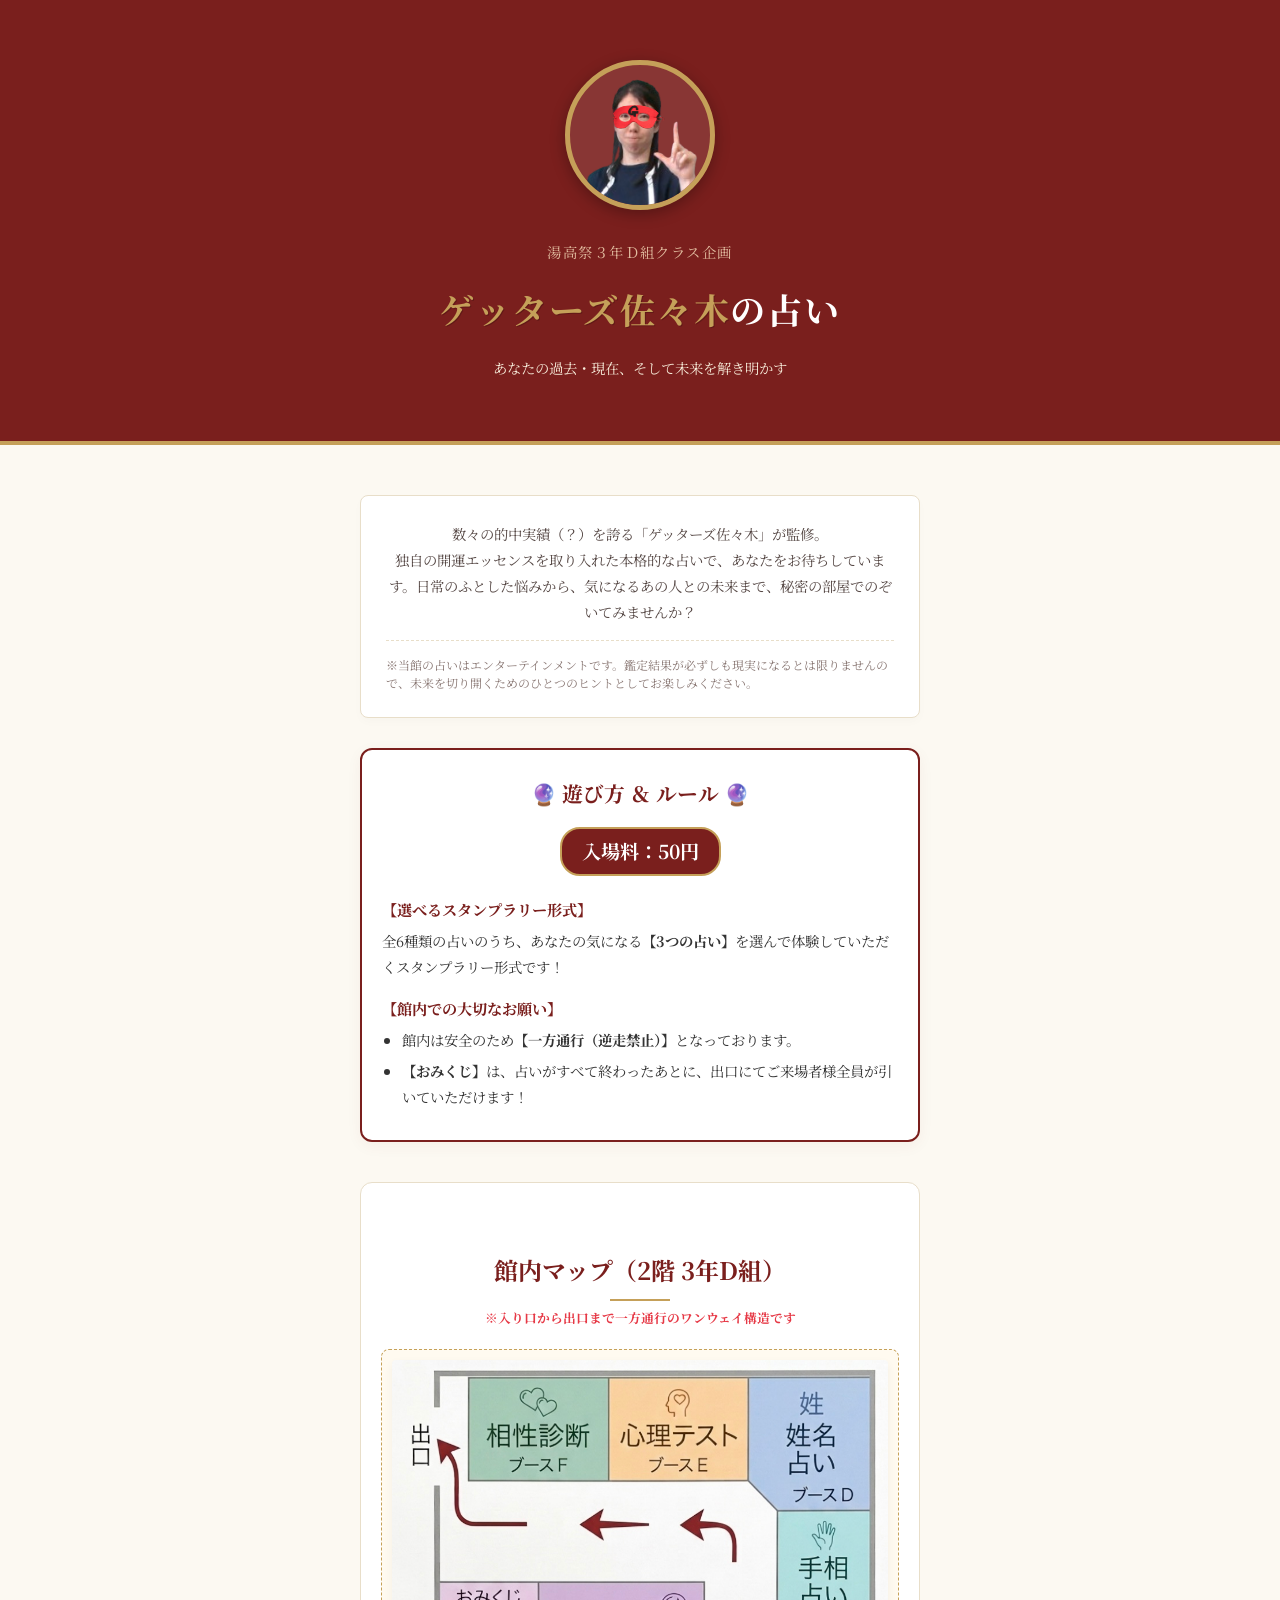
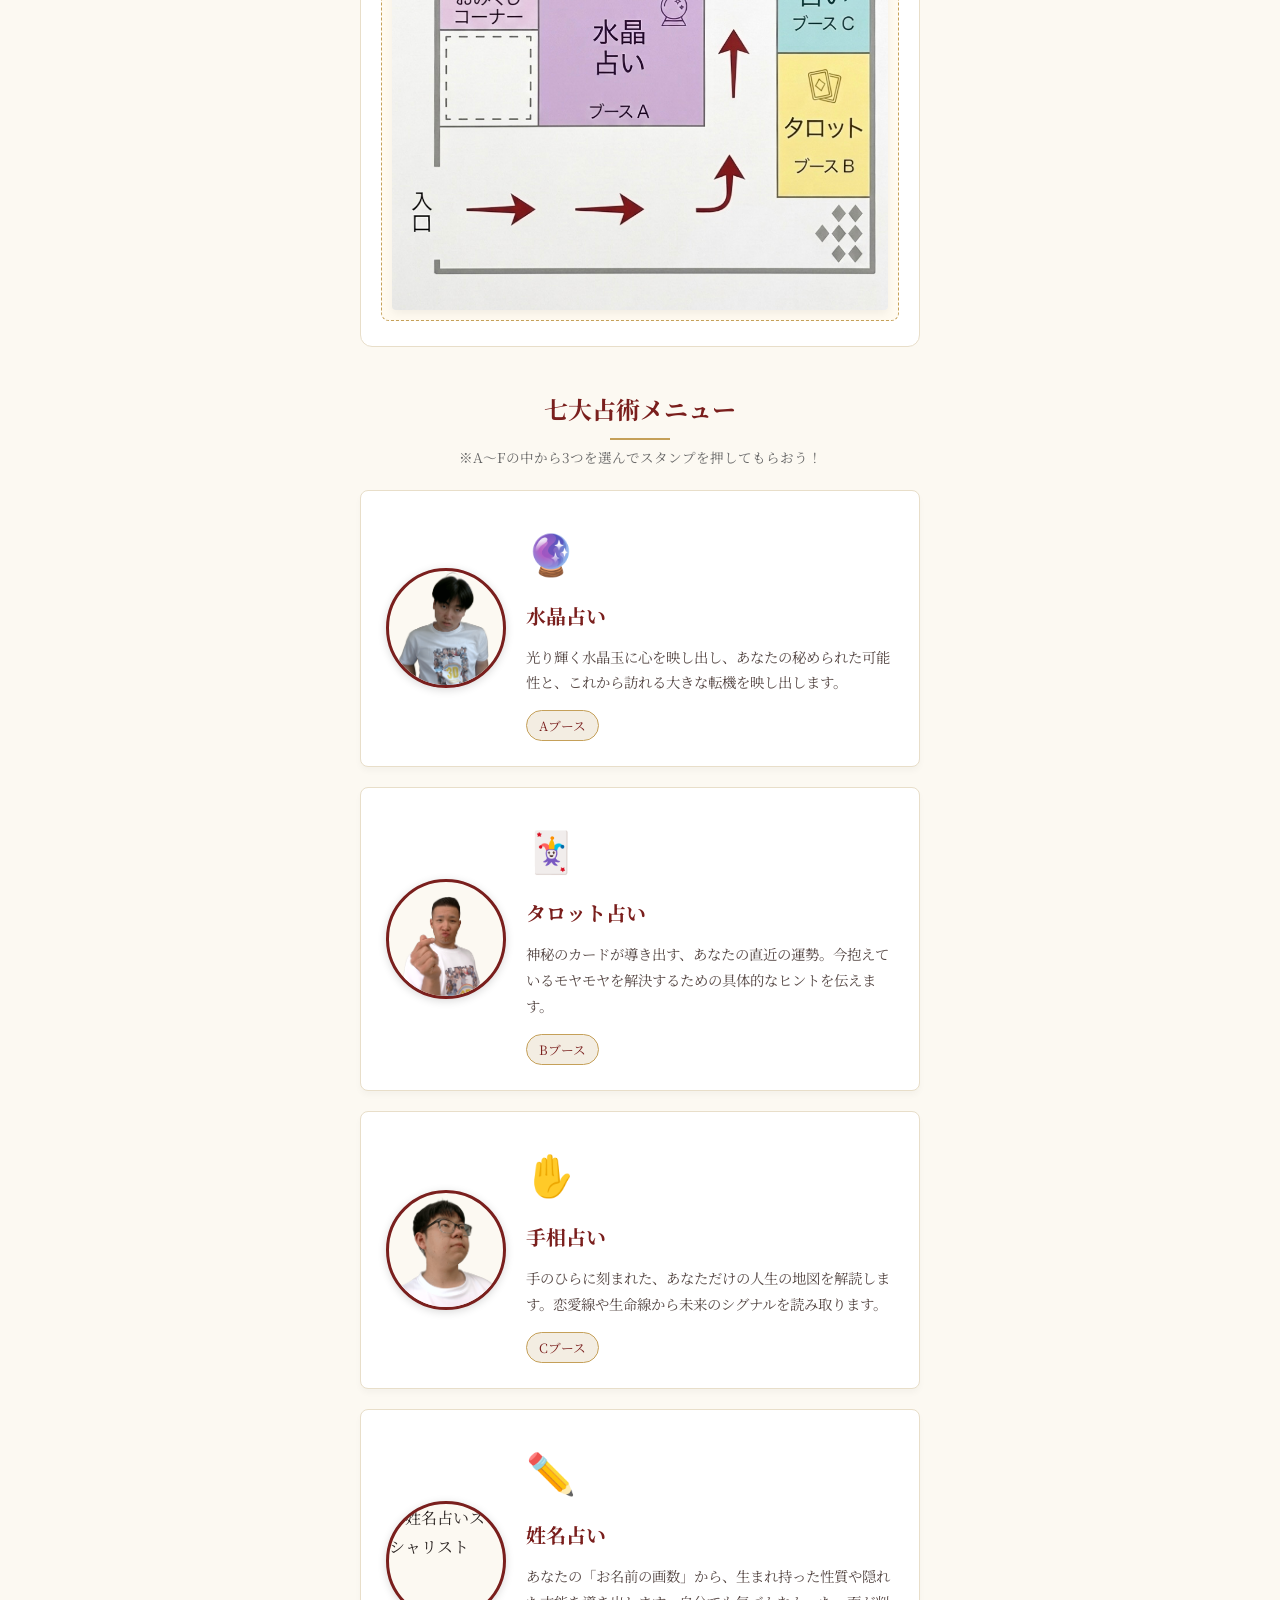
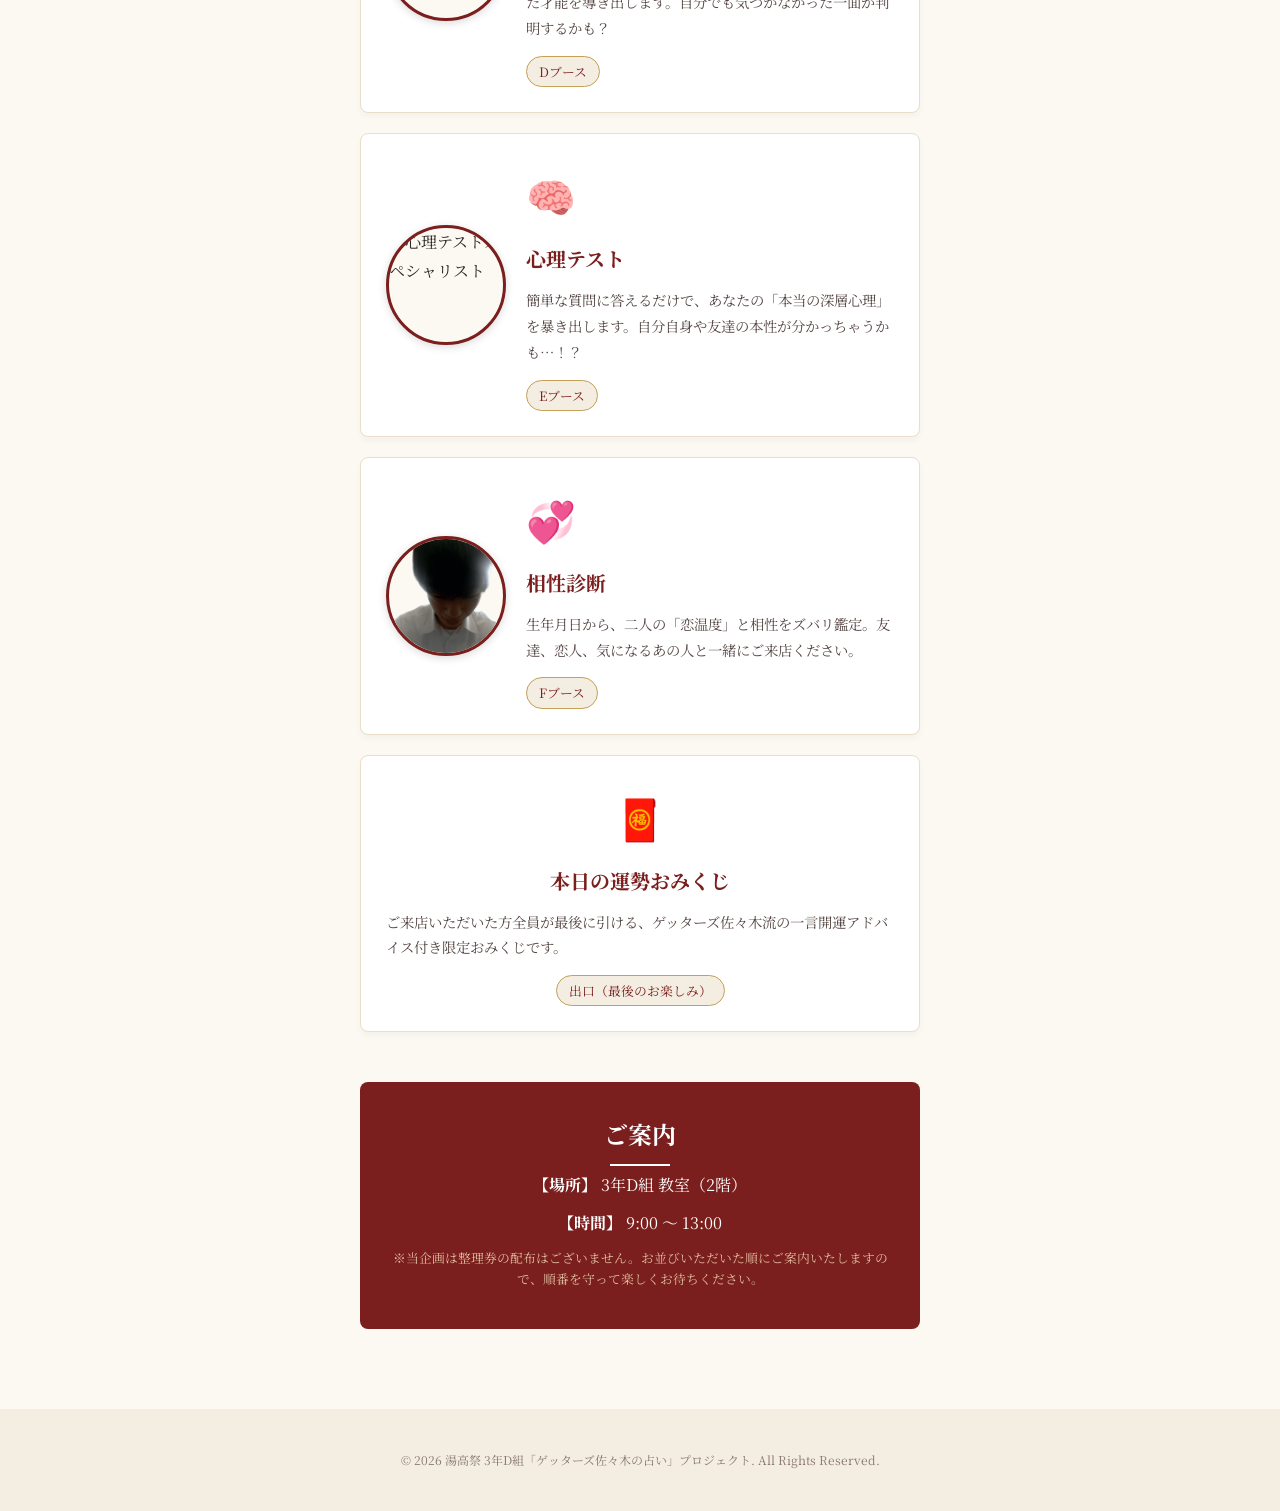
==== index.html @ 94e3a2d9 "Add files via upload" ====
<!DOCTYPE html>
<html lang="ja">
<head>
    <meta charset="UTF-8">
    <meta name="viewport" content="width=device-width, initial-scale=1.0">
    <title>ゲッターズ佐々木の占い 〜運命の部屋〜</title>
    <link rel="stylesheet" href="style.css">
    <link href="https://fonts.googleapis.com/css2?family=Noto+Serif+JP:wght@400;700&display=swap" rel="stylesheet">
</head>
<body>

    <header class="main-header">
        <div class="header-overlay">
            <img src="top-face.png" alt="ゲッターズ佐々木" class="top-face-img">
            <p class="subtitle">湯高祭３年Ｄ組クラス企画</p>
            <h1 class="main-title"><span class="gold-text">ゲッターズ佐々木</span>の占い</h1>
            <p class="lead-text">あなたの過去・現在、そして未来を解き明かす</p>
        </div>
    </header>

    <main class="container">

        <section class="concept-box">
            <p>
                数々の的中実績（？）を誇る「ゲッターズ佐々木」が監修。<br>
                独自の開運エッセンスを取り入れた本格的な占いで、あなたをお待ちしています。日常のふとした悩みから、気になるあの人との未来まで、秘密の部屋でのぞいてみませんか？
            </p>
            <p class="disclaimer">※当館の占いはエンターテインメントです。鑑定結果が必ずしも現実になるとは限りませんので、未来を切り開くためのひとつのヒントとしてお楽しみください。</p>
        </section>

        <section class="rule-box">
            <h2 class="box-title">🔮 遊び方 ＆ ルール 🔮</h2>
            <div class="price-tag">入場料：50円</div>
            
            <div class="rule-list">
                <h3>【選べるスタンプラリー形式】</h3>
                <p>全6種類の占いのうち、あなたの気になる<strong>【3つの占い】</strong>を選んで体験していただくスタンプラリー形式です！</p>
                
                <h3>【館内での大切なお願い】</h3>
                <ul>
                    <li>館内は安全のため<strong>【一方通行（逆走禁止）】</strong>となっております。</li>
                    <li><strong>【おみくじ】</strong>は、占いがすべて終わったあとに、出口にてご来場者様全員が引いていただけます！</li>
                </ul>
            </div>
        </section>

        <section class="map-section">
            <h2 class="section-title">館内マップ（2階 3年D組）</h2>
            <p class="map-desc">※入り口から出口まで一方通行のワンウェイ構造です</p>
            
            <div class="map-container">
                <img src="map.png" alt="館内マップ（3年D組）" class="custom-map-img">
            </div>
        </section>

        <section class="menu-section">
            <h2 class="section-title">七大占術メニュー</h2>
            <p class="menu-subtitle">※A〜Fの中から3つを選んでスタンプを押してもらおう！</p>
            
            <div class="menu-grid">
                
                <div class="menu-card">
                    <img src="face-crystal.png" alt="水晶スペシャリスト" class="specialist-face">
                    <div class="card-content">
                        <div class="card-icon">🔮</div>
                        <h3>水晶占い</h3>
                        <p>光り輝く水晶玉に心を映し出し、あなたの秘められた可能性と、これから訪れる大きな転機を映し出します。</p>
                        <span class="location-badge">Aブース</span>
                    </div>
                </div>

                <div class="menu-card">
                    <img src="face-tarot.png" alt="タロットスペシャリスト" class="specialist-face">
                    <div class="card-content">
                        <div class="card-icon">🃏</div>
                        <h3>タロット占い</h3>
                        <p>神秘のカードが導き出す、あなたの直近の運勢。今抱えているモヤモヤを解決するための具体的なヒントを伝えます。</p>
                        <span class="location-badge">Bブース</span>
                    </div>
                </div>

                <div class="menu-card">
                    <img src="face-teso.png" alt="手相スペシャリスト" class="specialist-face">
                    <div class="card-content">
                        <div class="card-icon">✋</div>
                        <h3>手相占い</h3>
                        <p>手のひらに刻まれた、あなただけの人生の地図を解読します。恋愛線や生命線から未来のシグナルを読み取ります。</p>
                        <span class="location-badge">Cブース</span>
                    </div>
                </div>

                <div class="menu-card">
                    <img src="face-seimei.png" alt="姓名占いスペシャリスト" class="specialist-face">
                    <div class="card-content">
                        <div class="card-icon">✏️</div>
                        <h3>姓名占い</h3>
                        <p>あなたの「お名前の画数」から、生まれ持った性質や隠れた才能を導き出します。自分でも気づかなかった一面が判明するかも？</p>
                        <span class="location-badge">Dブース</span>
                    </div>
                </div>

                <div class="menu-card">
                    <img src="face-shinri.png" alt="心理テストスペシャリスト" class="specialist-face">
                    <div class="card-content">
                        <div class="card-icon">🧠</div>
                        <h3>心理テスト</h3>
                        <p>簡単な質問に答えるだけで、あなたの「本当の深層心理」を暴き出します。自分自身や友達の本性が分かっちゃうかも…！？</p>
                        <span class="location-badge">Eブース</span>
                    </div>
                </div>

                <div class="menu-card">
                    <img src="face-compatibility.png" alt="相性診断スペシャリスト" class="specialist-face">
                    <div class="card-content">
                        <div class="card-icon">💞</div>
                        <h3>相性診断</h3>
                        <p>生年月日から、二人の「恋温度」と相性をズバリ鑑定。友達、恋人、気になるあの人と一緒にご来店ください。</p>
                        <span class="location-badge">Fブース</span>
                    </div>
                </div>

                <div class="menu-card full-card">
                    <div class="card-icon">🧧</div>
                    <h3>本日の運勢おみくじ</h3>
                    <p>ご来店いただいた方全員が最後に引ける、ゲッターズ佐々木流の一言開運アドバイス付き限定おみくじです。</p>
                    <span class="location-badge">出口（最後のお楽しみ）</span>
                </div>

            </div>
        </section>

        <section class="info-section">
            <h2 class="section-title">ご案内</h2>
            <div class="info-details">
                <p><strong>【場所】</strong> 3年D組 教室（2階）</p>
                <p><strong>【時間】</strong> 9:00 〜 13:00</p>
                <p class="notes">※当企画は整理券の配布はございません。お並びいただいた順にご案内いたしますので、順番を守って楽しくお待ちください。</p>
            </div>
        </section>

    </main>

    <footer class="main-footer">
        <p>&copy; 2026 湯高祭 3年D組「ゲッターズ佐々木の占い」プロジェクト. All Rights Reserved.</p>
    </footer>

</body>
</html>
---- style.css ----
/* 全体のリセットと共通設定 */
* {
    margin: 0;
    padding: 0;
    box-sizing: border-box;
}

body {
    font-family: 'Noto Serif JP', 'Georgia', serif;
    background-color: #fcf9f2; /* 高級感のある薄ベージュ */
    color: #2c2523; /* 柔らかい漆黒 */
    line-height: 1.8;
}

.container {
    max-width: 600px; /* スマホで見やすい横幅 */
    margin: 0 auto;
    padding: 20px;
}

/* 金色のテキスト装飾 */
.gold-text {
    color: #c5a059;
    text-shadow: 1px 1px 0px rgba(0,0,0,0.2);
}

/* ヘッダーデザイン */
.main-header {
    background-color: #7a1f1d; /* 深いワインレッド */
    color: #ffffff;
    text-align: center;
    padding: 60px 20px;
    position: relative;
    border-bottom: 4px solid #c5a059;
}

.top-face-img {
    width: 150px;
    height: 150px;
    border-radius: 50%;
    border: 5px solid #c5a059;
    object-fit: cover;
    margin-bottom: 20px;
    box-shadow: 0 4px 15px rgba(0,0,0,0.3);
    background-color: rgba(255, 255, 255, 0.1);
}

.subtitle {
    font-size: 0.9rem;
    letter-spacing: 0.1em;
    color: #e2bda0;
    margin-bottom: 12px;
}

/* タイトルの文字サイズ調整（スマホでの「占、い」の改行を防止） */
.main-title {
    font-size: 1.75rem; 
    margin-bottom: 15px;
    font-weight: 700;
    letter-spacing: 0.05em;
    white-space: nowrap; 
}

.lead-text {
    font-size: 0.9rem;
    color: #f7ebd9;
}

/* コンセプト文章の枠 */
.concept-box {
    background-color: #ffffff;
    border: 1px solid #e8dec9;
    border-radius: 8px;
    padding: 25px;
    margin-top: 30px;
    margin-bottom: 30px;
    text-align: center;
    font-size: 0.9rem;
    color: #554744;
    box-shadow: 0 4px 10px rgba(0,0,0,0.02);
}

/* 注釈・免責事項のスタイル */
.disclaimer {
    margin-top: 15px;
    padding-top: 15px;
    border-top: 1px dashed #e8dec9;
    font-size: 0.75rem;
    color: #887672;
    text-align: left;
    line-height: 1.5;
}

/* ルール説明ボックス */
.rule-box {
    background-color: #ffffff;
    border: 2px solid #7a1f1d;
    border-radius: 12px;
    padding: 25px 20px;
    margin-bottom: 40px;
    box-shadow: 0 4px 15px rgba(122, 31, 29, 0.05);
}

.box-title {
    color: #7a1f1d;
    text-align: center;
    font-size: 1.3rem;
    margin-bottom: 15px;
}

.price-tag {
    background-color: #7a1f1d;
    color: #fff;
    font-weight: bold;
    font-size: 1.2rem;
    padding: 5px 20px;
    border-radius: 20px;
    width: fit-content;
    margin: 0 auto 20px;
    border: 2px solid #c5a059;
}

.rule-list h3 {
    font-size: 0.95rem;
    color: #7a1f1d;
    margin-top: 15px;
    margin-bottom: 5px;
}

.rule-list p {
    font-size: 0.9rem;
    color: #333;
}

.rule-list ul {
    padding-left: 20px;
    font-size: 0.9rem;
    color: #333;
}

.rule-list li {
    margin-bottom: 5px;
}

/* 自作マップセクション */
.map-section {
    background-color: #fff;
    border: 1px solid #e8dec9;
    border-radius: 12px;
    padding: 25px 20px;
    margin-bottom: 40px;
    text-align: center;
}

.map-desc {
    font-size: 0.8rem;
    color: #e63946;
    font-weight: bold;
    margin-bottom: 20px;
}

.map-container {
    width: 100%;
    background-color: #fffaf0;
    padding: 10px;
    border-radius: 8px;
    border: 1px dashed #c5a059;
    overflow: hidden;
    display: flex;
    justify-content: center;
}

.custom-map-img {
    width: 100%;       
    max-width: 100%;   
    height: auto;      
    border-radius: 4px;
    box-shadow: 0 4px 10px rgba(0,0,0,0.05);
}

/* セクション共通 */
.section-title {
    text-align: center;
    font-size: 1.5rem;
    color: #7a1f1d;
    margin: 40px 0 5px;
    position: relative;
    padding-bottom: 10px;
}

.section-title::after {
    content: '';
    position: absolute;
    bottom: 0;
    left: 50%;
    transform: translateX(-50%);
    width: 60px;
    height: 2px;
    background-color: #c5a059;
}

.menu-subtitle {
    text-align: center;
    font-size: 0.85rem;
    color: #666;
    margin-bottom: 20px;
}

/* メニューカード型レイアウト */
.menu-grid {
    display: flex;
    flex-direction: column;
    gap: 20px;
}

.menu-card {
    background: #ffffff;
    border: 1px solid #e8dec9;
    border-radius: 8px;
    padding: 20px;
    box-shadow: 0 4px 6px rgba(0,0,0,0.03);
    display: flex; 
    align-items: center; 
    gap: 20px; 
}

.full-card {
    text-align: center;
    display: block;
}

.specialist-face {
    width: 90px;
    height: 90px;
    border-radius: 50%;
    border: 3px solid #7a1f1d;
    object-fit: cover;
    box-shadow: 0 2px 8px rgba(0,0,0,0.15);
    flex-shrink: 0; 
    background-color: #fcf9f2;
}

.card-content {
    flex-grow: 1; 
}

.card-icon {
    font-size: 2.5rem;
    margin-bottom: 10px;
    display: block;
}

.menu-card h3 {
    font-size: 1.25rem;
    color: #7a1f1d;
    margin-bottom: 10px;
}

.menu-card p {
    font-size: 0.9rem;
    color: #554744;
    text-align: left;
    margin-bottom: 15px;
}

.location-badge {
    display: inline-block;
    background-color: #f3ede2;
    color: #7a1f1d;
    padding: 3px 12px;
    font-size: 0.8rem;
    border-radius: 20px;
    border: 1px solid #c5a059;
}

/* インフォメーション */
.info-section {
    background-color: #7a1f1d;
    color: #fff;
    padding: 30px 20px;
    border-radius: 8px;
    text-align: center;
    margin-top: 50px;
}

.info-section .section-title {
    color: #fff;
    margin-top: 0;
}

.info-section .section-title::after {
    background-color: #fff;
}

.info-details p {
    margin-bottom: 10px;
}

.notes {
    font-size: 0.8rem;
    color: #e2bda0;
    line-height: 1.6;
}

/* フッター */
.main-footer {
    text-align: center;
    padding: 40px 20px;
    font-size: 0.75rem;
    color: #887672;
    background-color: #f3ede2;
    margin-top: 60px;
}

/* パソコンなどの大きな画面での表示調整 */
@media (min-width: 768px) {
    .main-title {
        font-size: 2.2rem;
    }
    .menu-card {
        padding: 25px;
    }
    .specialist-face {
        width: 120px;
        height: 120px;
    }
}
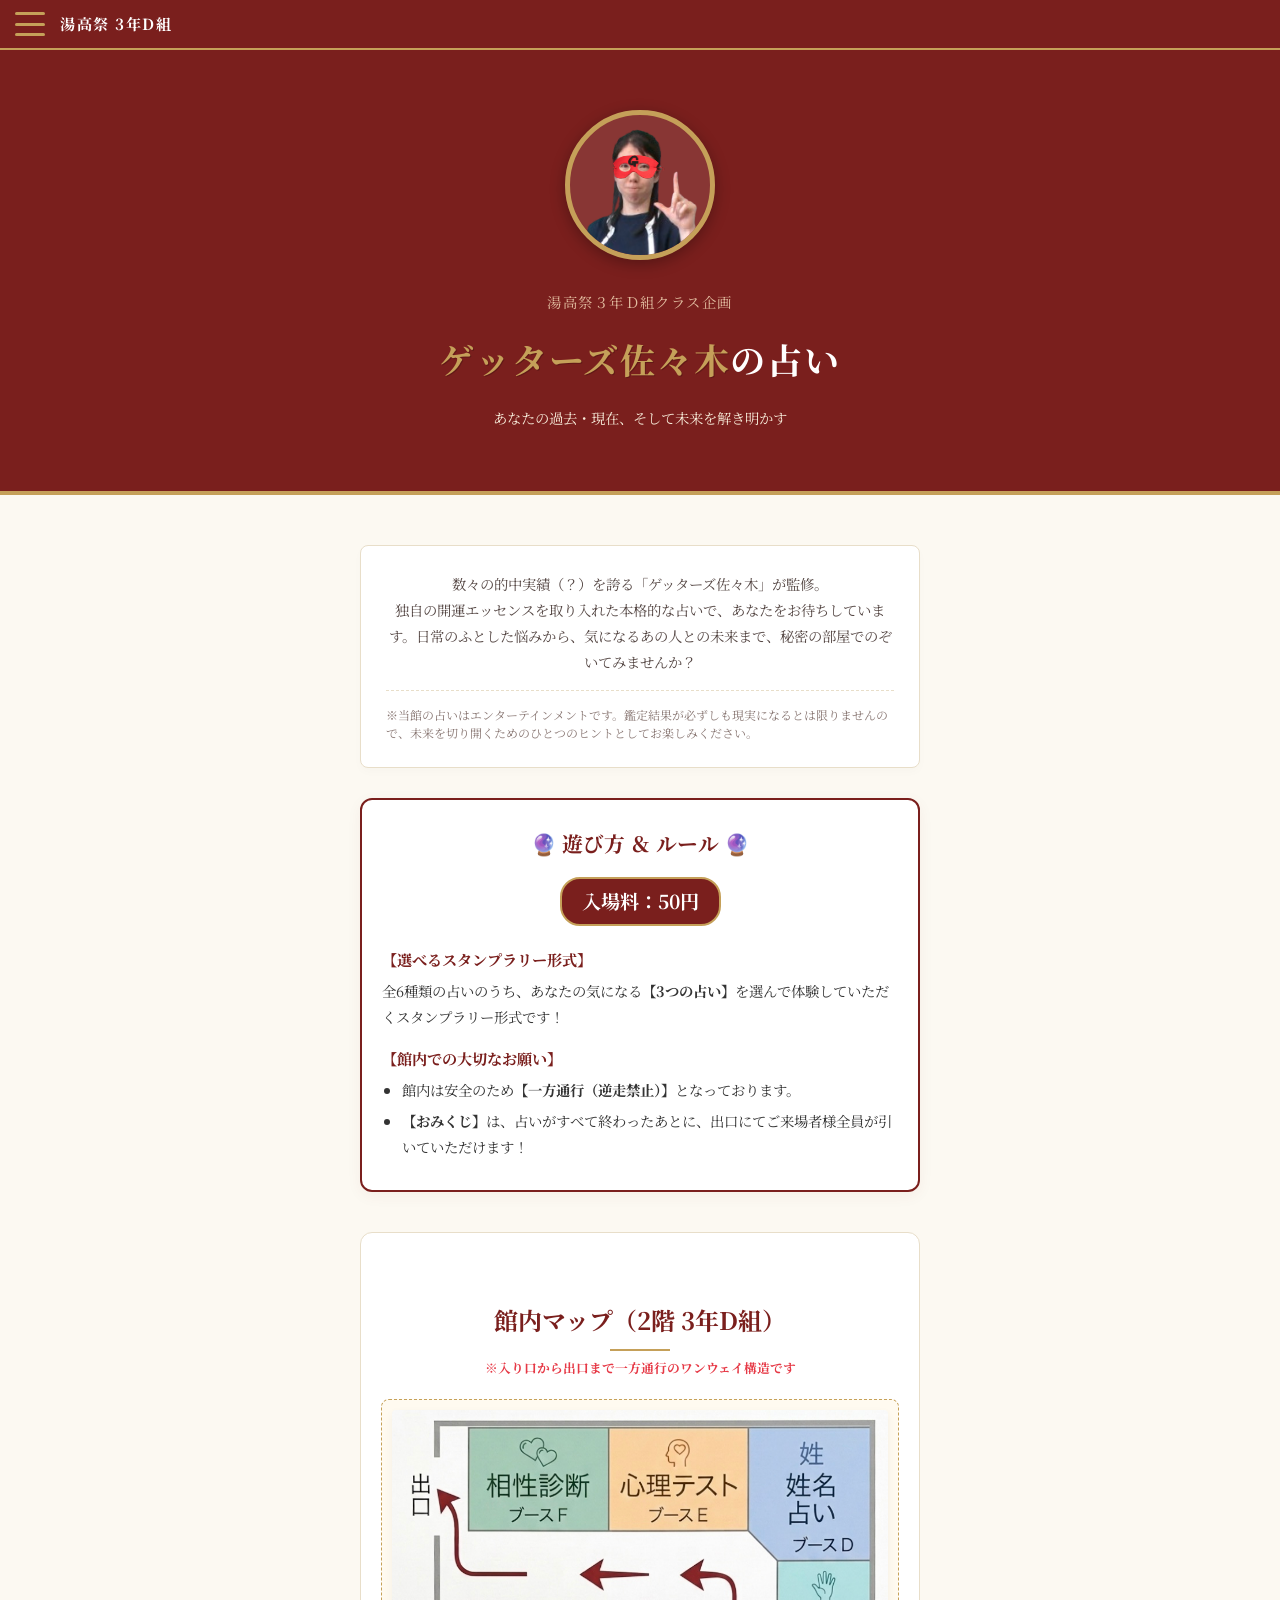
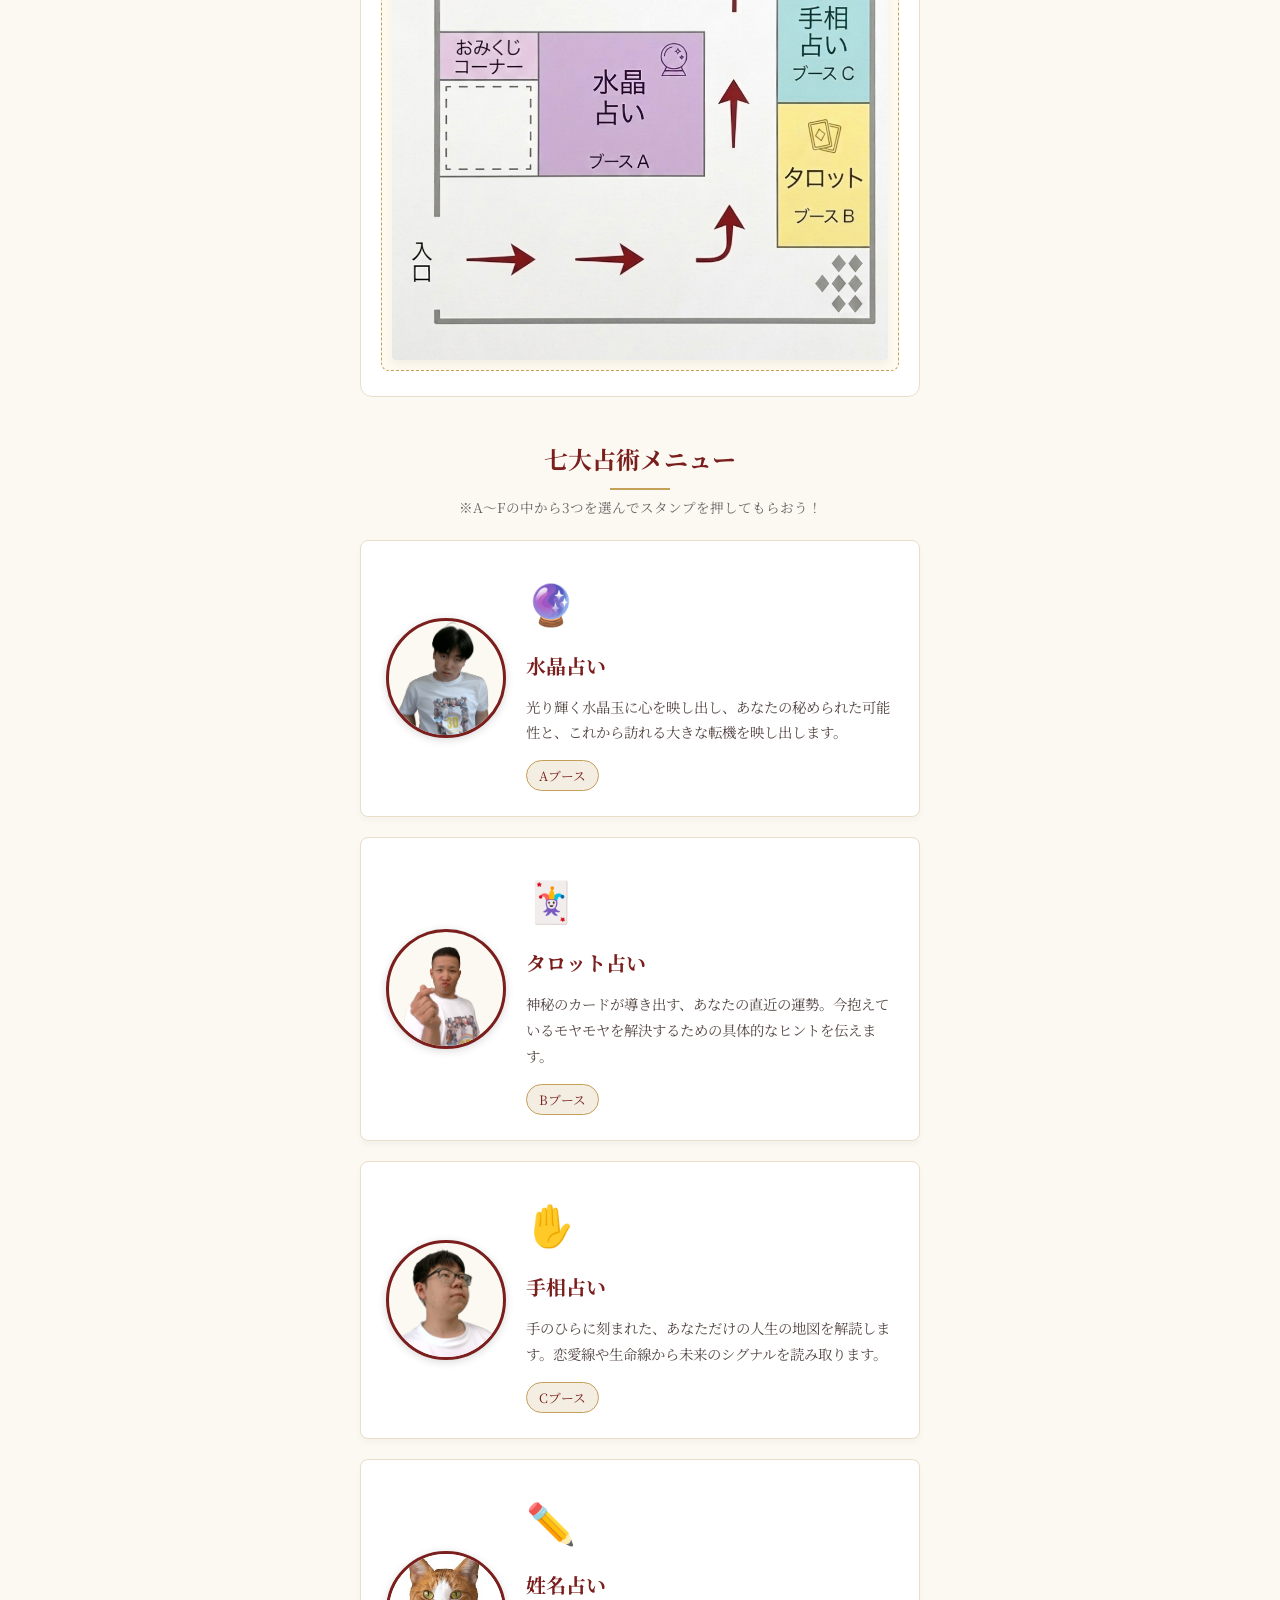
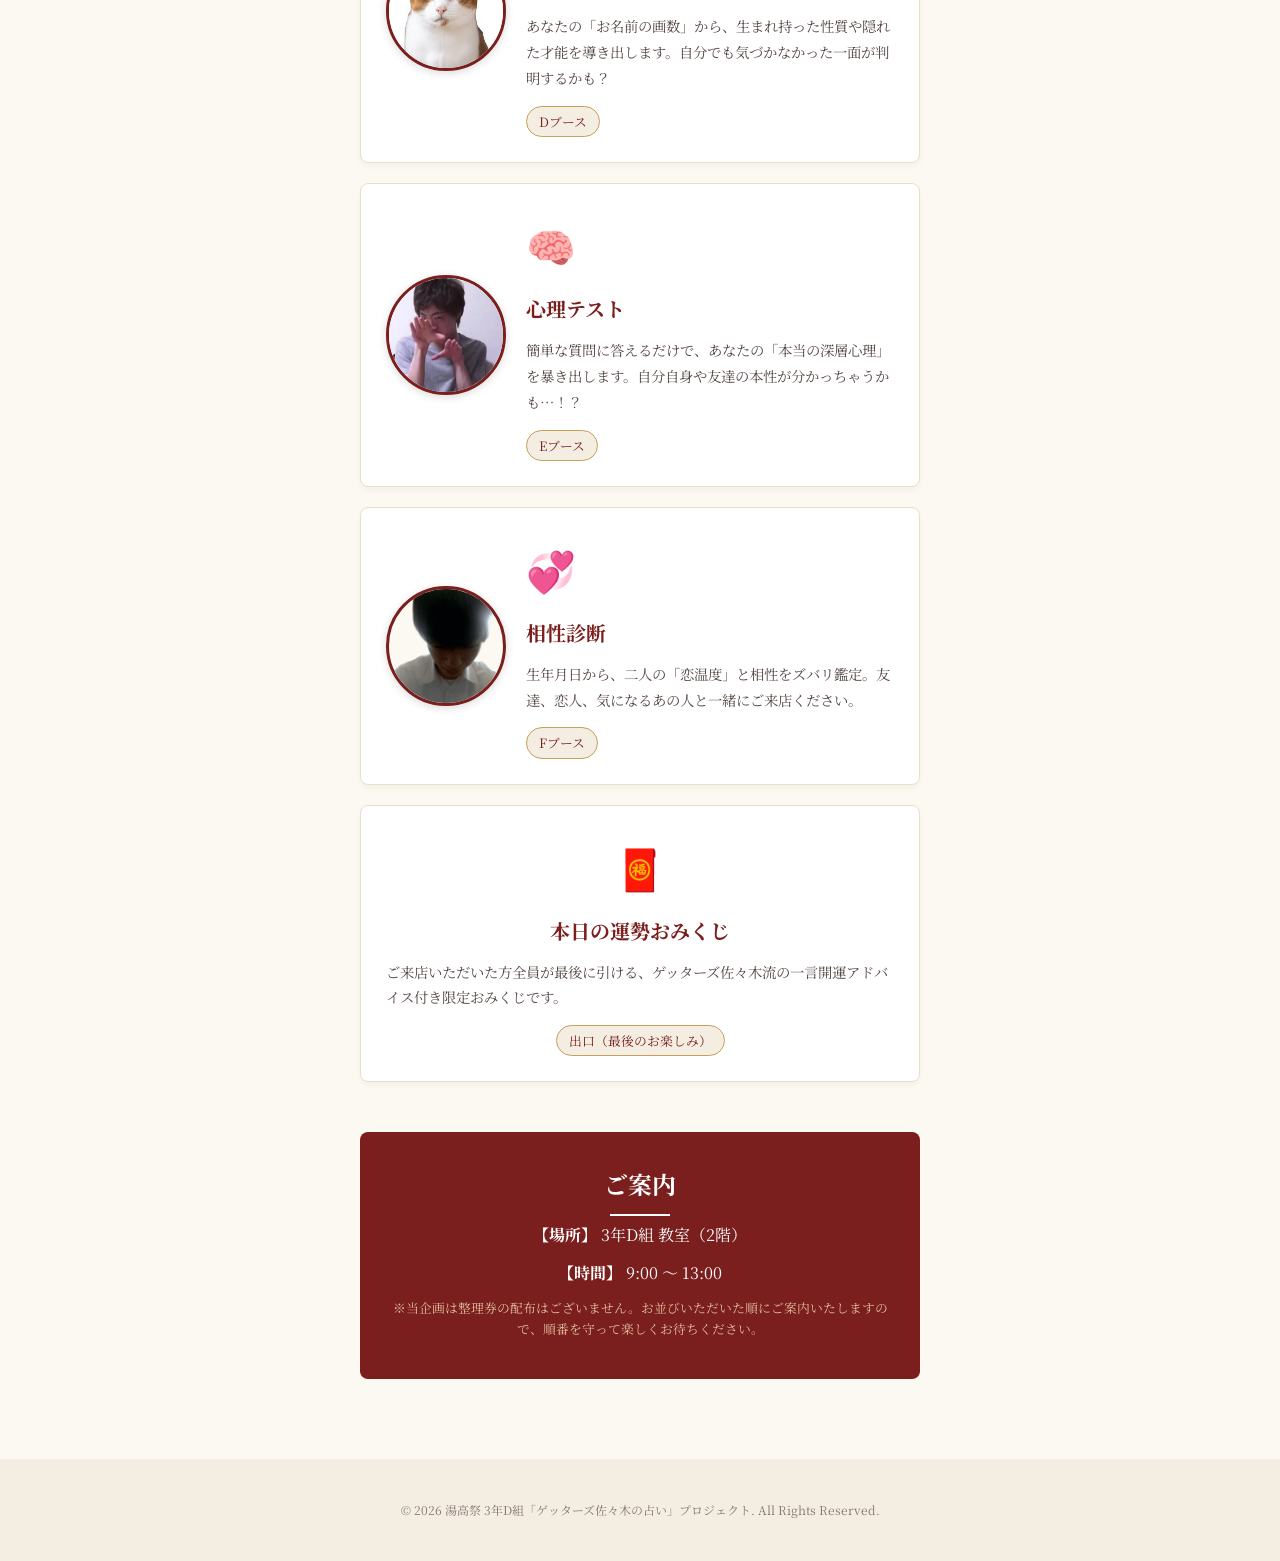
==== commit cb7e9835: "Add files via upload" ====
--- a/index.html
+++ b/index.html
@@ -9,7 +9,26 @@
 </head>
 <body>
 
-    <header class="main-header">
+    <div class="top-nav-bar">
+        <button class="menu-trigger" id="menuTrigger">
+            <span></span>
+            <span></span>
+            <span></span>
+        </button>
+        <div class="bar-title">湯高祭 3年D組</div>
+    </div>
+
+    <nav class="pulldown-menu" id="pulldownMenu">
+        <ul>
+            <li><a href="#" id="menuCloseBtn">❌ メニューを閉じる</a></li>
+            <li><a href="omikuji.html" class="menu-item highlight-item">🧧 おみくじについて</a></li>
+        </ul>
+    </nav>
+
+    <div class="overlay-mask" id="overlayMask"></div>
+
+
+    <header class="main-header" style="margin-top: 50px;">
         <div class="header-overlay">
             <img src="top-face.png" alt="ゲッターズ佐々木" class="top-face-img">
             <p class="subtitle">湯高祭３年Ｄ組クラス企画</p>
@@ -144,5 +163,26 @@
         <p>&copy; 2026 湯高祭 3年D組「ゲッターズ佐々木の占い」プロジェクト. All Rights Reserved.</p>
     </footer>
 
+    <script>
+        const trigger = document.getElementById('menuTrigger');
+        const menu = document.getElementById('pulldownMenu');
+        const mask = document.getElementById('overlayMask');
+        const closeBtn = document.getElementById('menuCloseBtn');
+
+        function toggleMenu() {
+            menu.classList.toggle('active');
+            mask.classList.toggle('active');
+        }
+
+        function closeMenu() {
+            menu.classList.remove('active');
+            mask.classList.remove('active');
+        }
+
+        trigger.addEventListener('click', toggleMenu);
+        mask.addEventListener('click', closeMenu);
+        closeBtn.addEventListener('click', (e) => { e.preventDefault(); closeMenu(); });
+    </script>
+
 </body>
 </html>
--- a/style.css
+++ b/style.css
@@ -12,21 +12,142 @@
     line-height: 1.8;
 }
 
+/* 画面最上部の固定バー */
+.top-nav-bar {
+    position: fixed;
+    top: 0;
+    left: 0;
+    width: 100%;
+    height: 50px;
+    background-color: #7a1f1d;
+    border-bottom: 2px solid #c5a059;
+    display: flex;
+    align-items: center;
+    padding: 0 15px;
+    z-index: 1000;
+}
+
+.bar-title {
+    color: #fff;
+    font-size: 0.95rem;
+    font-weight: bold;
+    margin-left: 15px;
+    letter-spacing: 0.1em;
+}
+
+/* 三本線ボタン */
+.menu-trigger {
+    background: none;
+    border: none;
+    width: 30px;
+    height: 24px;
+    position: relative;
+    cursor: pointer;
+    display: flex;
+    flex-direction: column;
+    justify-content: space-between;
+}
+
+.menu-trigger span {
+    display: block;
+    width: 100%;
+    height: 3px;
+    background-color: #c5a059;
+    border-radius: 2px;
+}
+
+/* プルダウンメニュー */
+.pulldown-menu {
+    position: fixed;
+    top: -350px; 
+    left: 0;
+    width: 100%;
+    background-color: #ffffff;
+    border-bottom: 4px solid #7a1f1d;
+    z-index: 999;
+    transition: top 0.4s ease;
+    box-shadow: 0 10px 25px rgba(0,0,0,0.15);
+}
+
+.pulldown-menu.active {
+    top: 50px; 
+}
+
+.pulldown-menu ul {
+    list-style: none;
+    padding: 10px 0;
+}
+
+.pulldown-menu li a {
+    display: block;
+    padding: 12px 20px;
+    color: #2c2523;
+    text-decoration: none;
+    font-size: 0.95rem;
+    font-weight: bold;
+    border-bottom: 1px solid #f3ede2;
+}
+
+.highlight-item {
+    background-color: #fff0f0;
+    color: #7a1f1d !important;
+}
+
+/* 暗転マスク */
+.overlay-mask {
+    position: fixed;
+    top: 0;
+    left: 0;
+    width: 100%;
+    height: 100%;
+    background-color: rgba(0, 0, 0, 0.5);
+    z-index: 998;
+    opacity: 0;
+    visibility: hidden;
+    transition: all 0.4s ease;
+}
+
+.overlay-mask.active {
+    opacity: 1;
+    visibility: visible;
+}
+
+/* おみくじ専用カード線 */
+.omikuji-card {
+    border-left: 5px solid #c5a059;
+    padding-left: 15px;
+}
+
+/* トップへ戻るリンク */
+.back-btn {
+    display: inline-block;
+    color: #7a1f1d;
+    text-decoration: none;
+    font-size: 0.9rem;
+    font-weight: bold;
+    border-bottom: 2px solid #7a1f1d;
+    padding-bottom: 3px;
+    transition: opacity 0.2s;
+}
+
+.back-btn:hover {
+    opacity: 0.7;
+}
+
+/* --- ベースデザイン --- */
 .container {
-    max-width: 600px; /* スマホで見やすい横幅 */
+    max-width: 600px; 
     margin: 0 auto;
     padding: 20px;
 }
 
-/* 金色のテキスト装飾 */
 .gold-text {
     color: #c5a059;
     text-shadow: 1px 1px 0px rgba(0,0,0,0.2);
 }
 
-/* ヘッダーデザイン */
 .main-header {
-    background-color: #7a1f1d; /* 深いワインレッド */
+    background-color: #7a1f1d; 
     color: #ffffff;
     text-align: center;
     padding: 60px 20px;
@@ -52,7 +173,6 @@
     margin-bottom: 12px;
 }
 
-/* タイトルの文字サイズ調整（スマホでの「占、い」の改行を防止） */
 .main-title {
     font-size: 1.75rem; 
     margin-bottom: 15px;
@@ -66,7 +186,6 @@
     color: #f7ebd9;
 }
 
-/* コンセプト文章の枠 */
 .concept-box {
     background-color: #ffffff;
     border: 1px solid #e8dec9;
@@ -80,7 +199,6 @@
     box-shadow: 0 4px 10px rgba(0,0,0,0.02);
 }
 
-/* 注釈・免責事項のスタイル */
 .disclaimer {
     margin-top: 15px;
     padding-top: 15px;
@@ -91,7 +209,6 @@
     line-height: 1.5;
 }
 
-/* ルール説明ボックス */
 .rule-box {
     background-color: #ffffff;
     border: 2px solid #7a1f1d;
@@ -142,7 +259,6 @@
     margin-bottom: 5px;
 }
 
-/* 自作マップセクション */
 .map-section {
     background-color: #fff;
     border: 1px solid #e8dec9;
@@ -178,7 +294,6 @@
     box-shadow: 0 4px 10px rgba(0,0,0,0.05);
 }
 
-/* セクション共通 */
 .section-title {
     text-align: center;
     font-size: 1.5rem;
@@ -206,7 +321,6 @@
     margin-bottom: 20px;
 }
 
-/* メニューカード型レイアウト */
 .menu-grid {
     display: flex;
     flex-direction: column;
@@ -273,7 +387,6 @@
     border: 1px solid #c5a059;
 }
 
-/* インフォメーション */
 .info-section {
     background-color: #7a1f1d;
     color: #fff;
@@ -302,7 +415,6 @@
     line-height: 1.6;
 }
 
-/* フッター */
 .main-footer {
     text-align: center;
     padding: 40px 20px;
@@ -312,7 +424,6 @@
     margin-top: 60px;
 }
 
-/* パソコンなどの大きな画面での表示調整 */
 @media (min-width: 768px) {
     .main-title {
         font-size: 2.2rem;
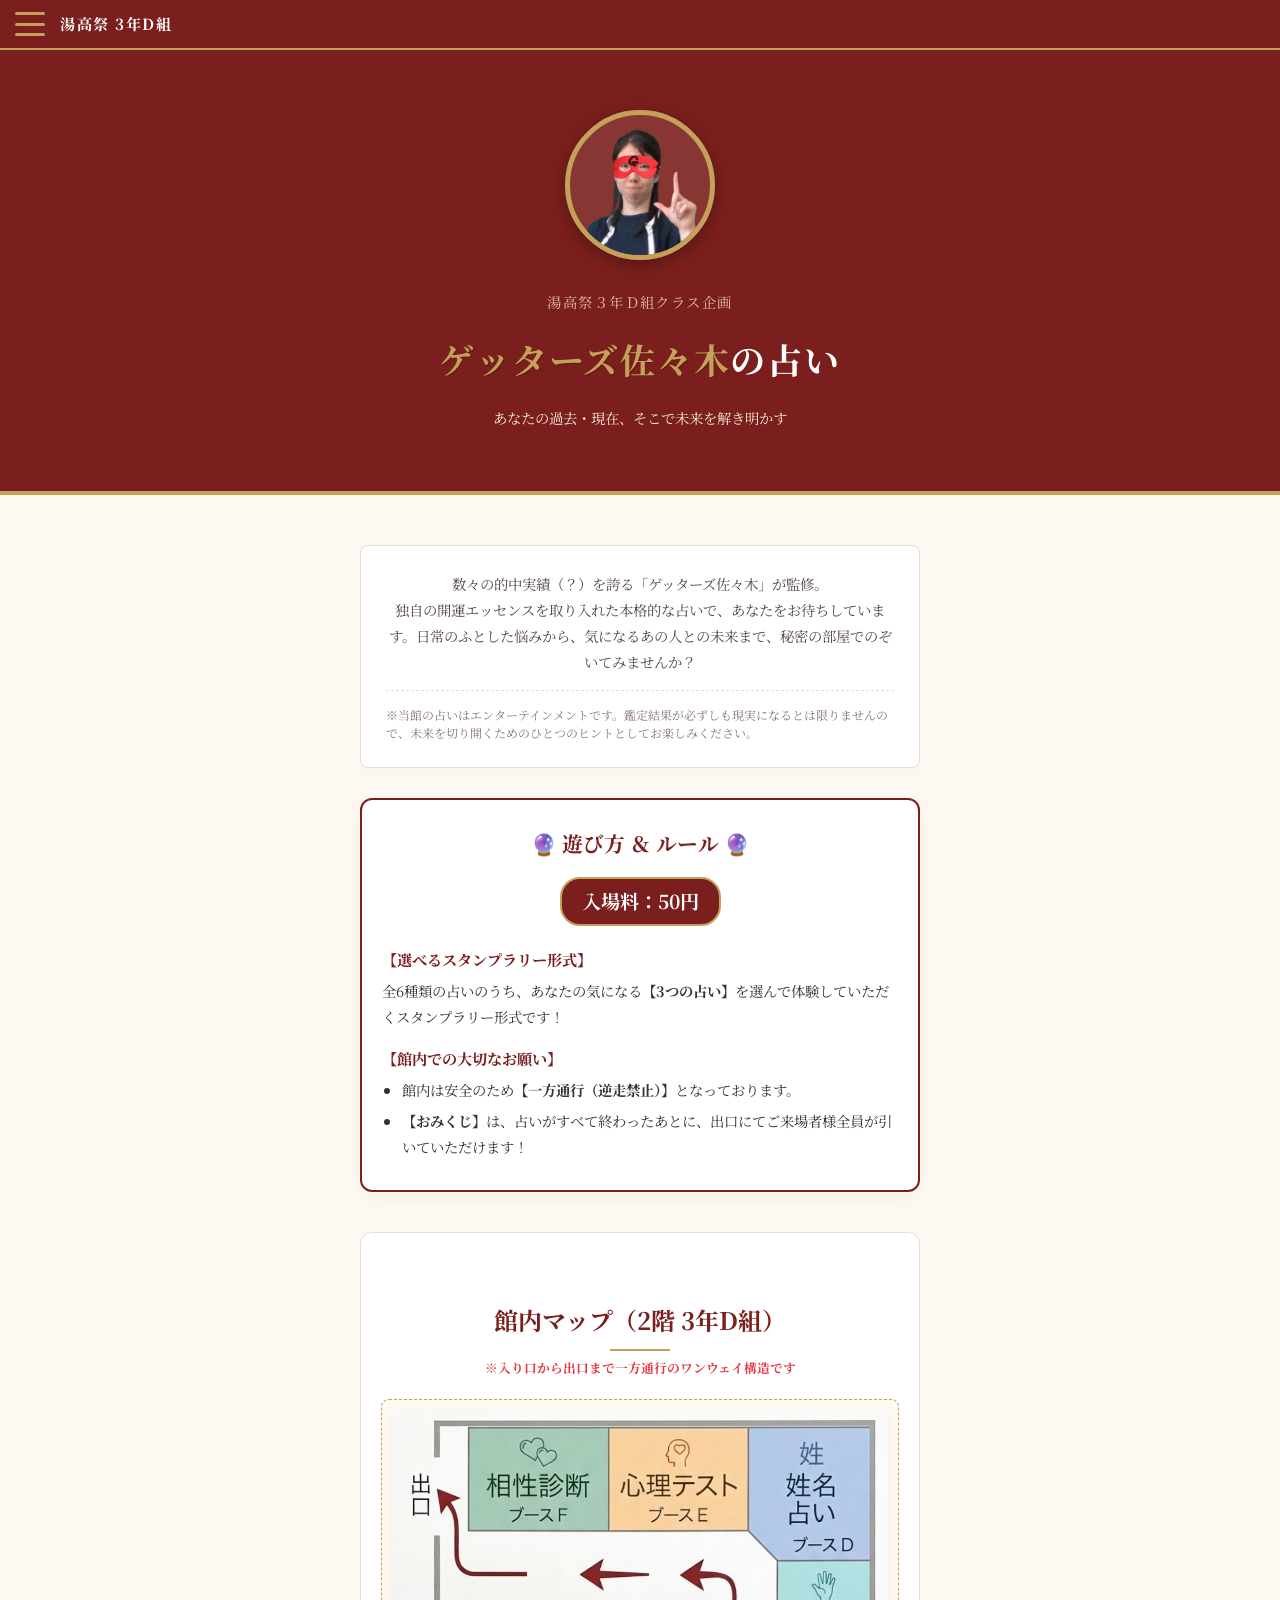
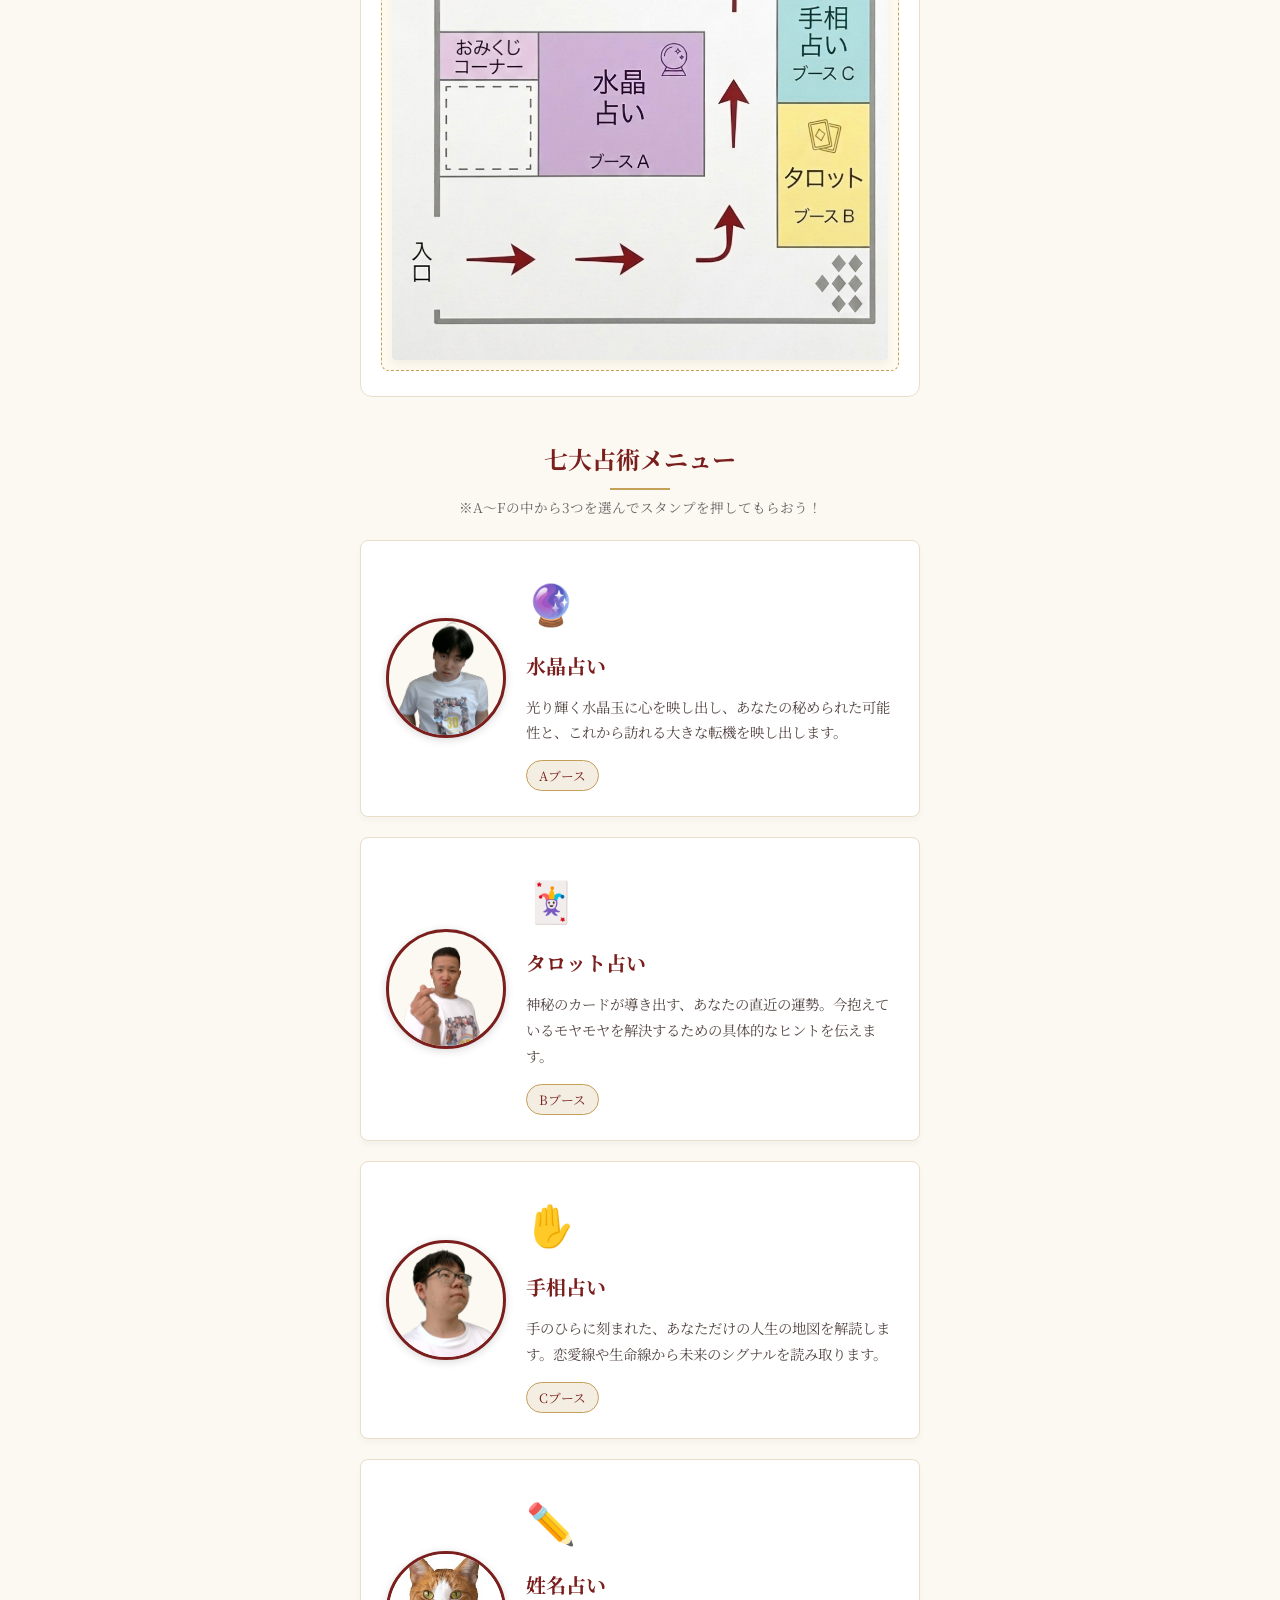
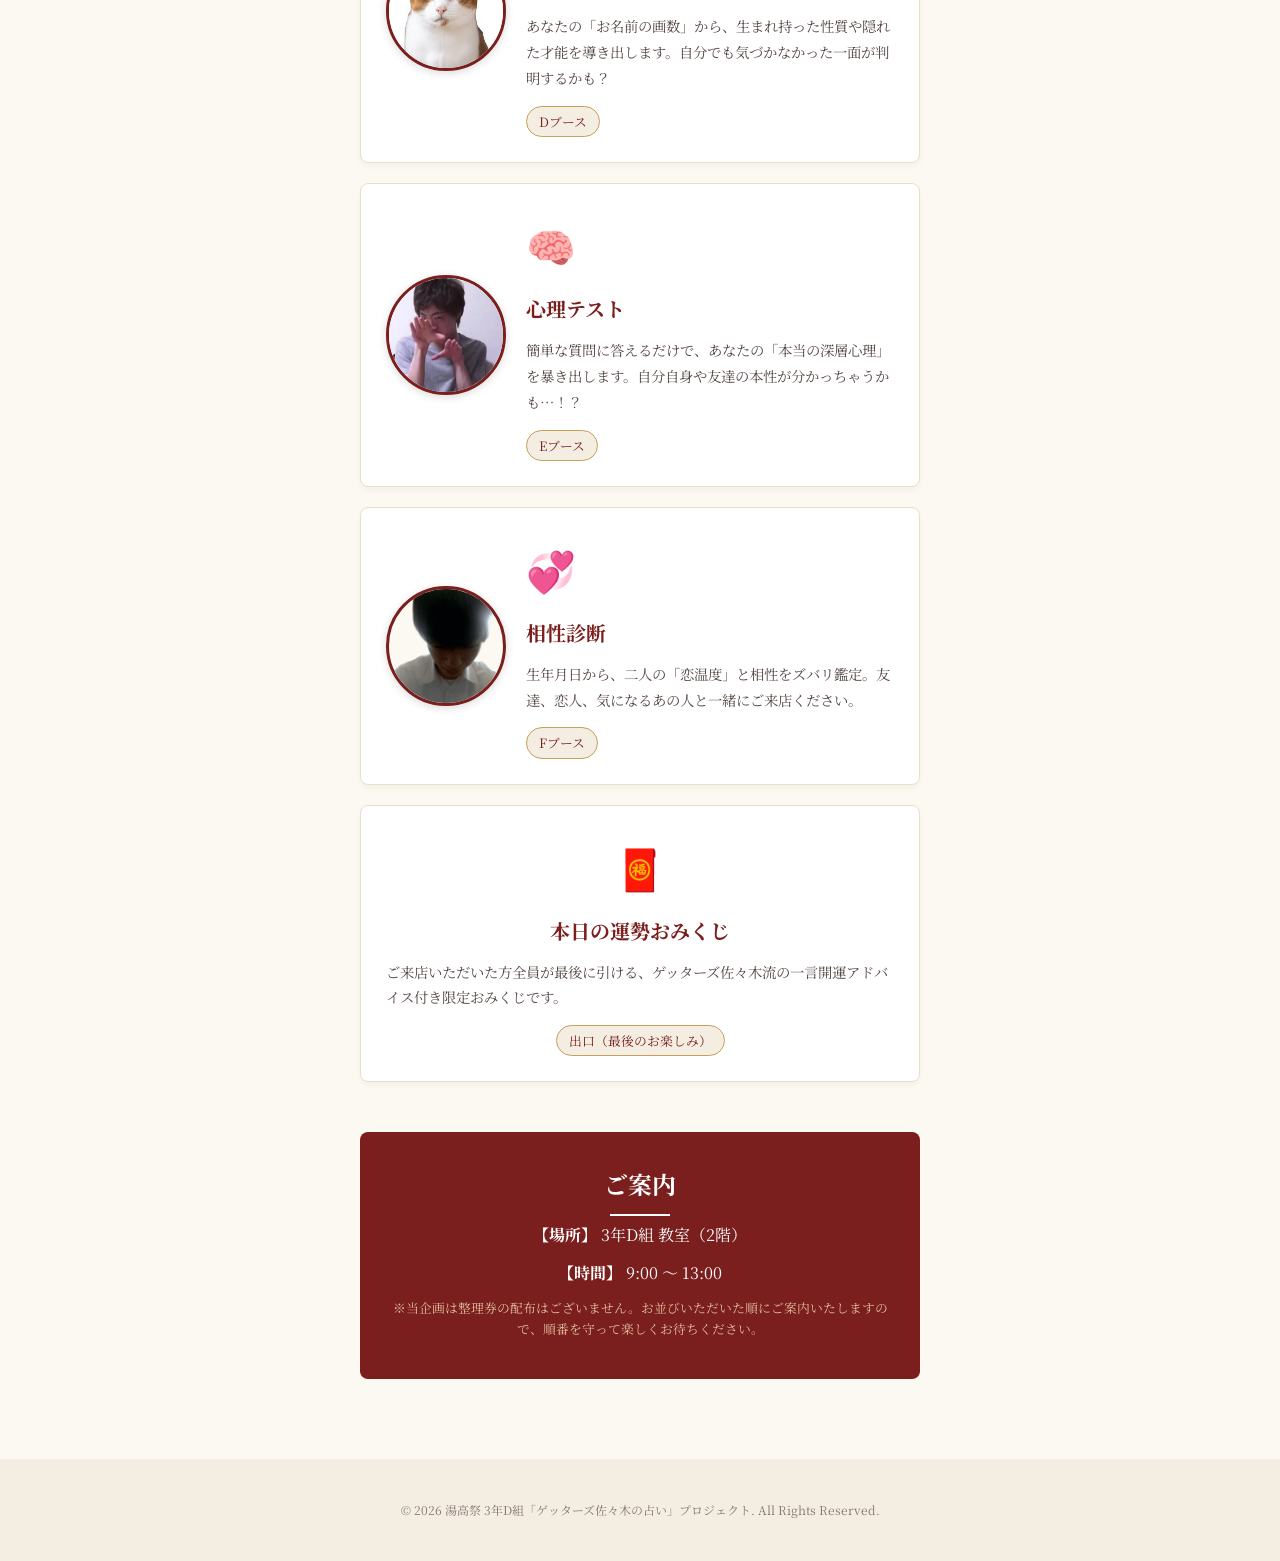
==== commit 4b921bf5: "Add files via upload" ====
--- a/index.html
+++ b/index.html
@@ -5,6 +5,7 @@
     <meta name="viewport" content="width=device-width, initial-scale=1.0">
     <title>ゲッターズ佐々木の占い 〜運命の部屋〜</title>
     <link rel="stylesheet" href="style.css">
+    <script src="script.js" defer></script>
     <link href="https://fonts.googleapis.com/css2?family=Noto+Serif+JP:wght@400;700&display=swap" rel="stylesheet">
 </head>
 <body>
@@ -27,13 +28,12 @@
 
     <div class="overlay-mask" id="overlayMask"></div>
 
-
     <header class="main-header" style="margin-top: 50px;">
         <div class="header-overlay">
             <img src="top-face.png" alt="ゲッターズ佐々木" class="top-face-img">
             <p class="subtitle">湯高祭３年Ｄ組クラス企画</p>
             <h1 class="main-title"><span class="gold-text">ゲッターズ佐々木</span>の占い</h1>
-            <p class="lead-text">あなたの過去・現在、そして未来を解き明かす</p>
+            <p class="lead-text">あなたの過去・現在、そこで未来を解き明かす</p>
         </div>
     </header>
 
@@ -163,26 +163,5 @@
         <p>&copy; 2026 湯高祭 3年D組「ゲッターズ佐々木の占い」プロジェクト. All Rights Reserved.</p>
     </footer>
 
-    <script>
-        const trigger = document.getElementById('menuTrigger');
-        const menu = document.getElementById('pulldownMenu');
-        const mask = document.getElementById('overlayMask');
-        const closeBtn = document.getElementById('menuCloseBtn');
-
-        function toggleMenu() {
-            menu.classList.toggle('active');
-            mask.classList.toggle('active');
-        }
-
-        function closeMenu() {
-            menu.classList.remove('active');
-            mask.classList.remove('active');
-        }
-
-        trigger.addEventListener('click', toggleMenu);
-        mask.addEventListener('click', closeMenu);
-        closeBtn.addEventListener('click', (e) => { e.preventDefault(); closeMenu(); });
-    </script>
-
 </body>
 </html>
--- a/style.css
+++ b/style.css
@@ -7,8 +7,8 @@
 
 body {
     font-family: 'Noto Serif JP', 'Georgia', serif;
-    background-color: #fcf9f2; /* 高級感のある薄ベージュ */
-    color: #2c2523; /* 柔らかい漆黒 */
+    background-color: #fcf9f2; 
+    color: #2c2523; 
     line-height: 1.8;
 }
 
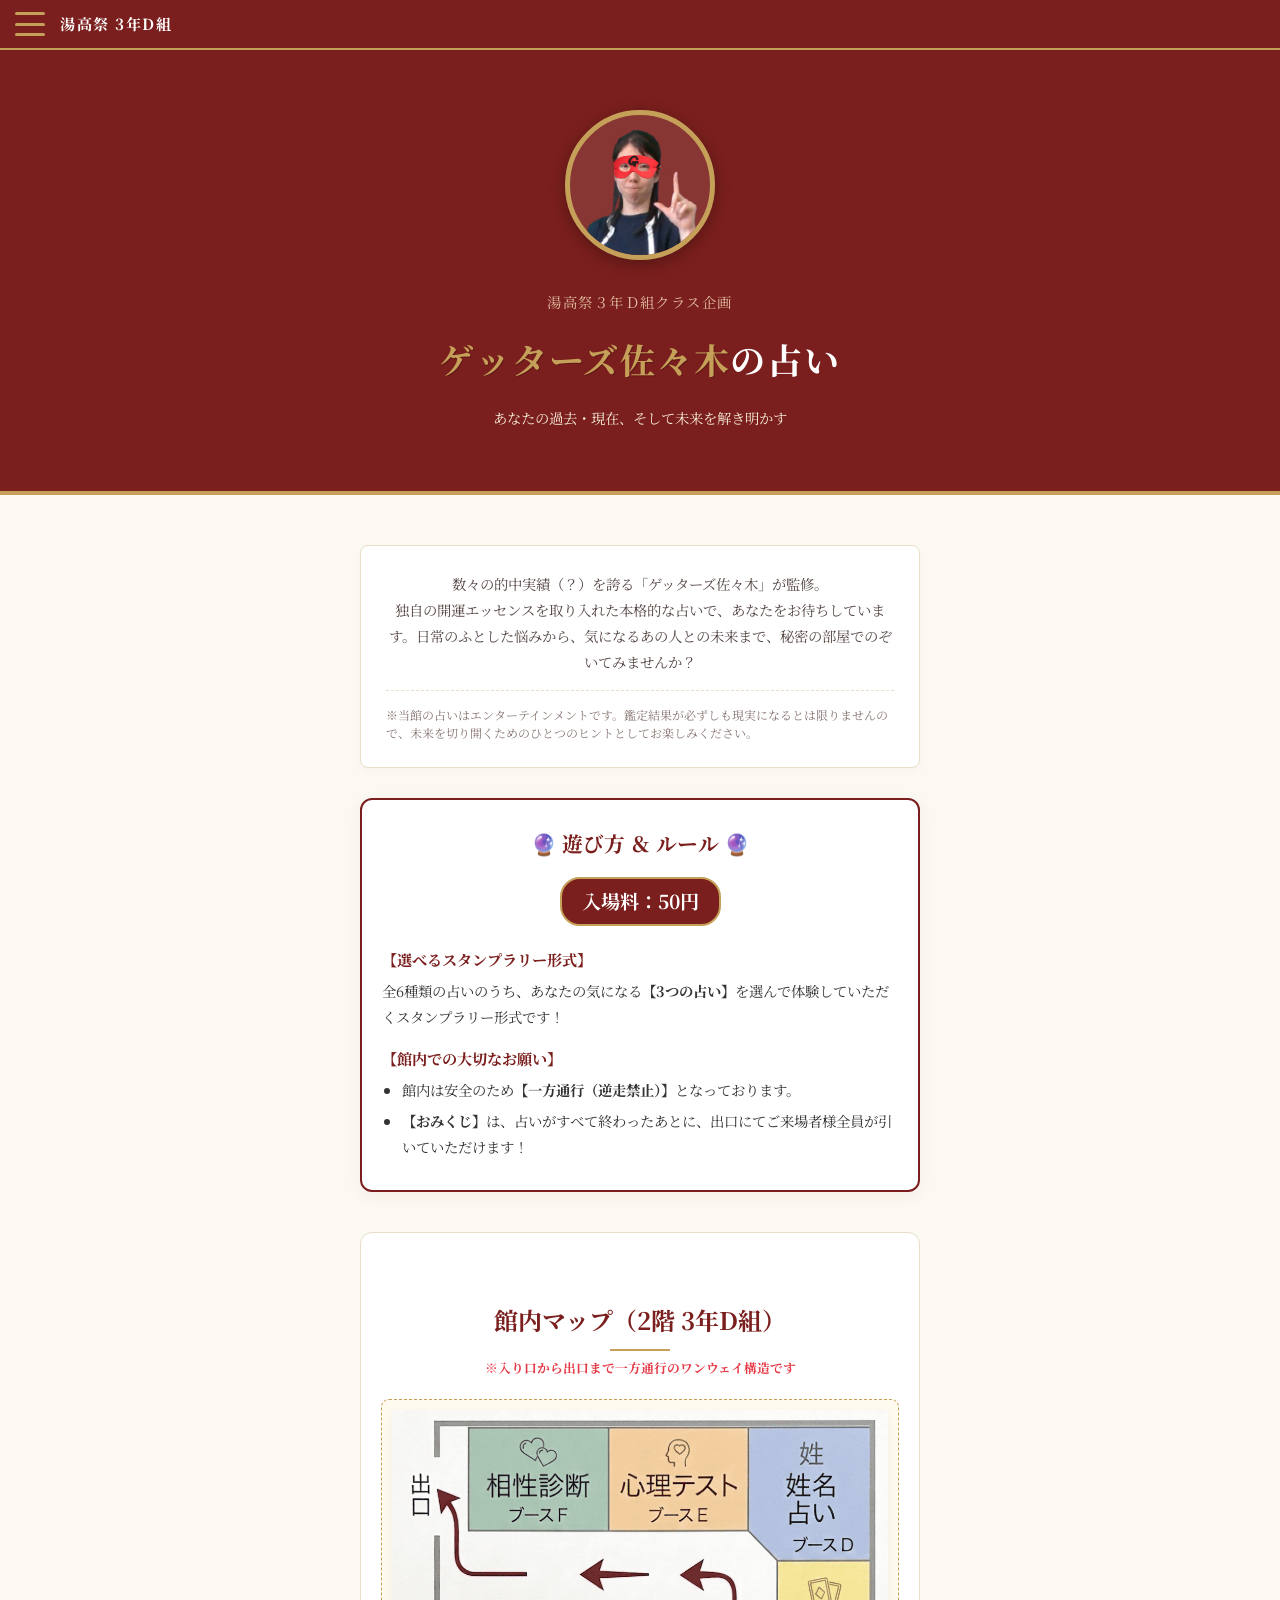
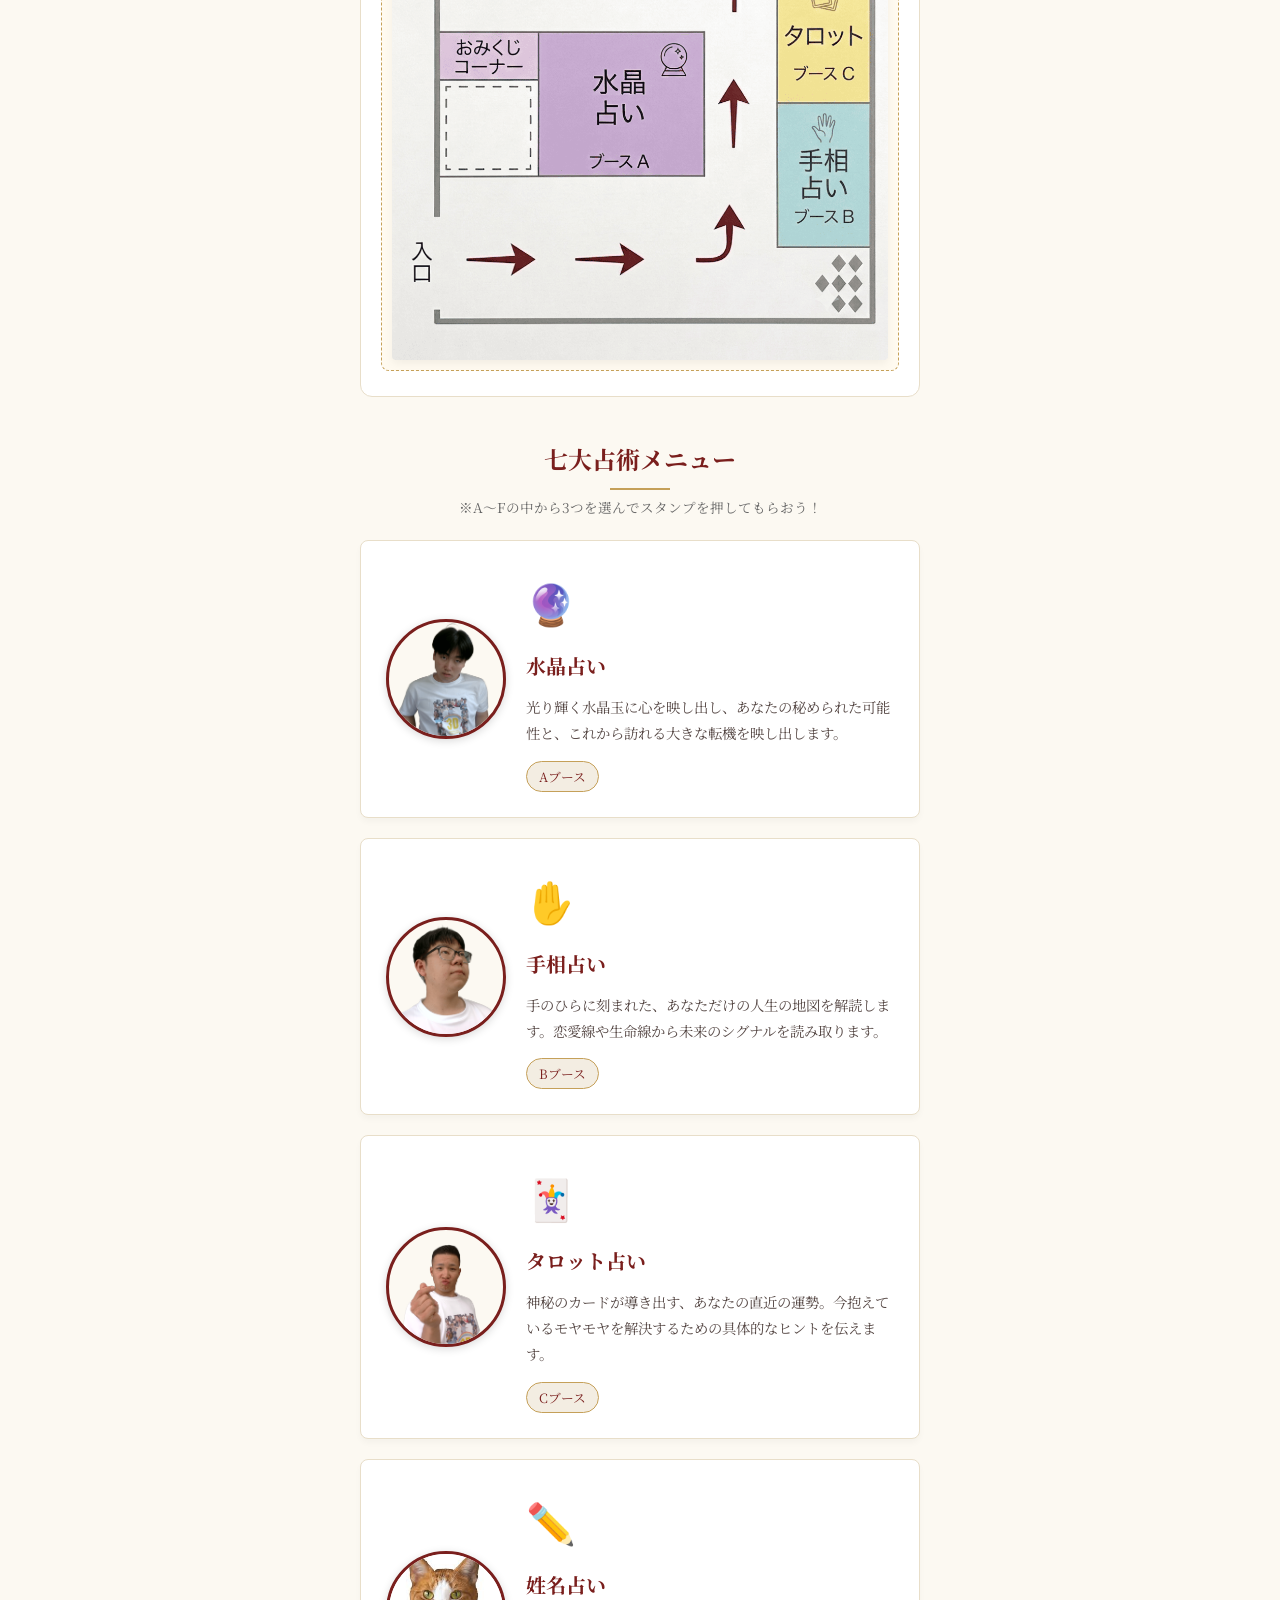
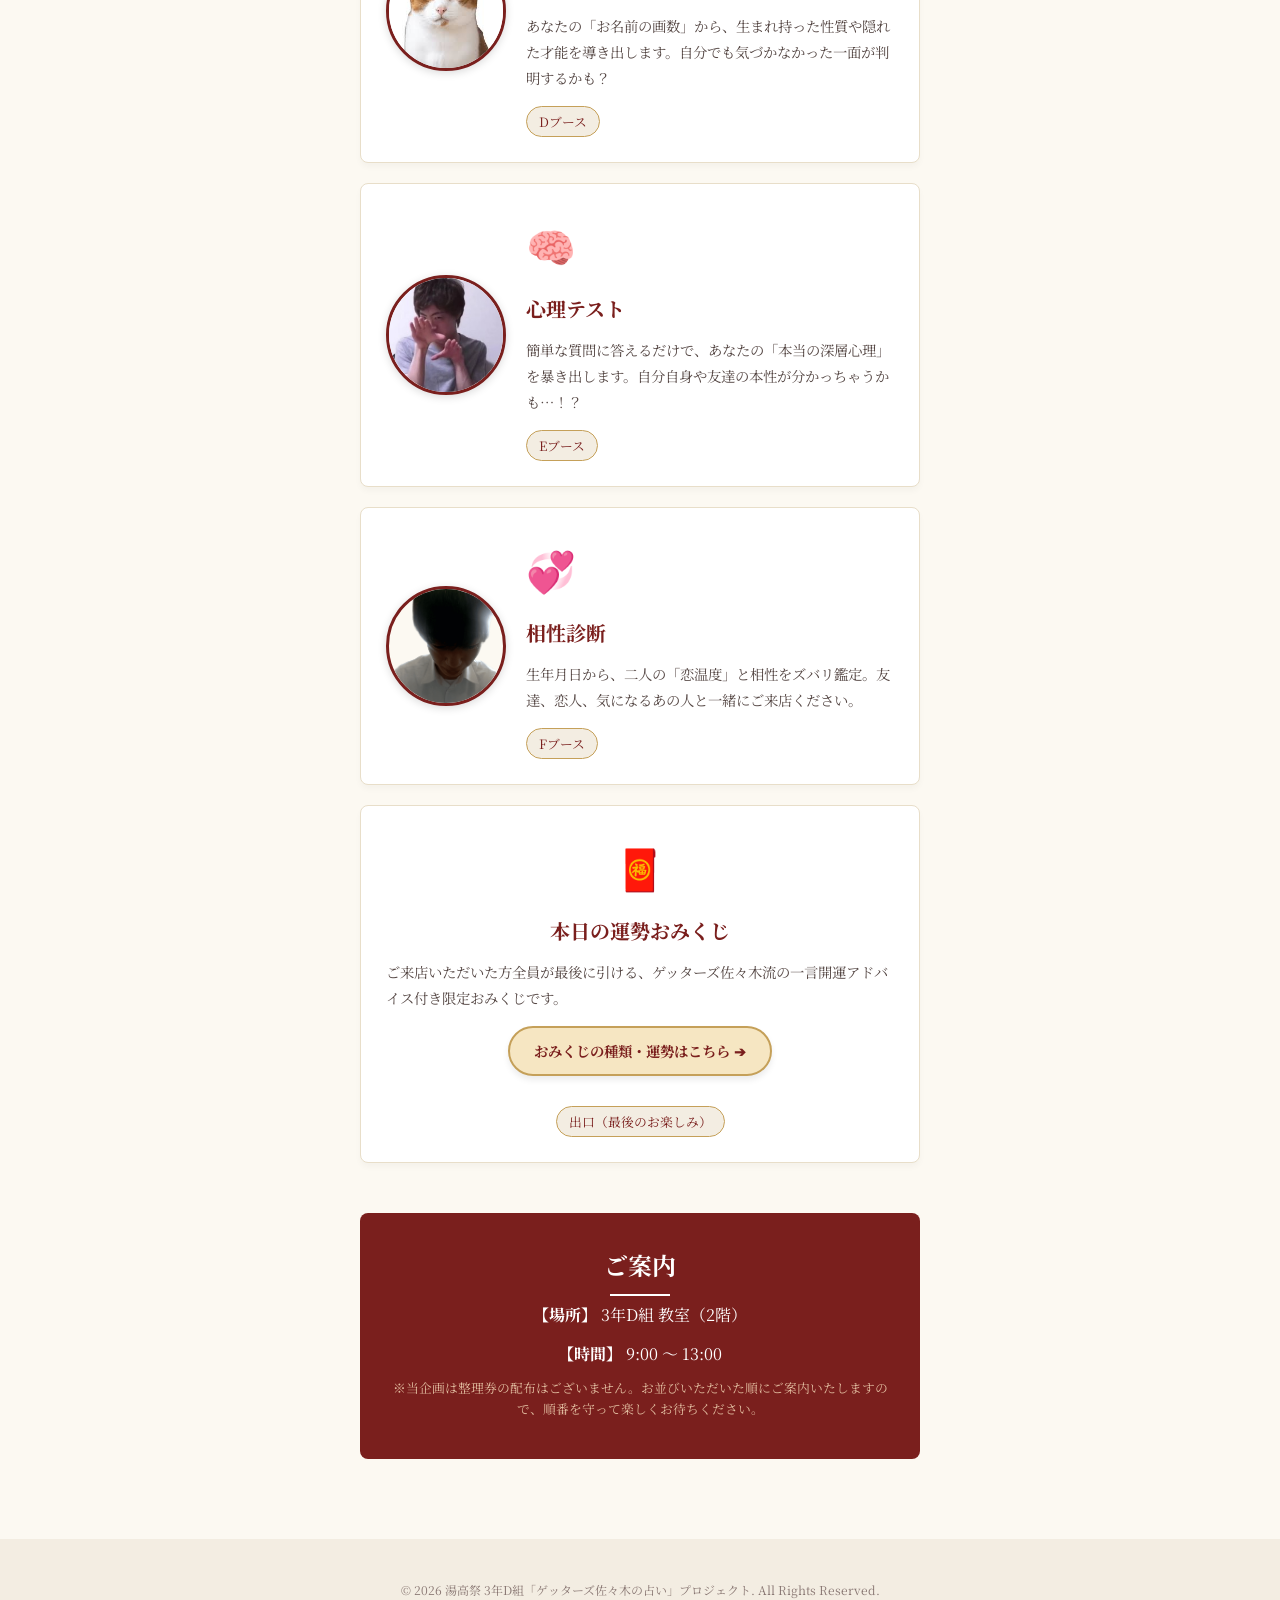
==== commit 7d7d99e0: "Add files via upload" ====
--- a/index.html
+++ b/index.html
@@ -5,11 +5,14 @@
     <meta name="viewport" content="width=device-width, initial-scale=1.0">
     <title>ゲッターズ佐々木の占い 〜運命の部屋〜</title>
     <link rel="stylesheet" href="style.css">
+    <!-- JavaScriptファイルを外から読み込む命令 -->
     <script src="script.js" defer></script>
+    <!-- 高級感を出すためのGoogle Fonts -->
     <link href="https://fonts.googleapis.com/css2?family=Noto+Serif+JP:wght@400;700&display=swap" rel="stylesheet">
 </head>
 <body>
 
+    <!-- 上部の固定バー -->
     <div class="top-nav-bar">
         <button class="menu-trigger" id="menuTrigger">
             <span></span>
@@ -19,6 +22,7 @@
         <div class="bar-title">湯高祭 3年D組</div>
     </div>
 
+    <!-- 画面上部から降りてくるプルダウンメニュー -->
     <nav class="pulldown-menu" id="pulldownMenu">
         <ul>
             <li><a href="#" id="menuCloseBtn">❌ メニューを閉じる</a></li>
@@ -26,19 +30,23 @@
         </ul>
     </nav>
 
+    <!-- 背景を暗転させるための黒い膜 -->
     <div class="overlay-mask" id="overlayMask"></div>
 
+    <!-- ヒーローヘッダー -->
     <header class="main-header" style="margin-top: 50px;">
         <div class="header-overlay">
             <img src="top-face.png" alt="ゲッターズ佐々木" class="top-face-img">
             <p class="subtitle">湯高祭３年Ｄ組クラス企画</p>
             <h1 class="main-title"><span class="gold-text">ゲッターズ佐々木</span>の占い</h1>
-            <p class="lead-text">あなたの過去・現在、そこで未来を解き明かす</p>
+            <p class="lead-text">あなたの過去・現在、そして未来を解き明かす</p>
         </div>
     </header>
 
+    <!-- メインコンテンツ -->
     <main class="container">
 
+        <!-- コンセプト紹介 -->
         <section class="concept-box">
             <p>
                 数々の的中実績（？）を誇る「ゲッターズ佐々木」が監修。<br>
@@ -47,6 +55,7 @@
             <p class="disclaimer">※当館の占いはエンターテインメントです。鑑定結果が必ずしも現実になるとは限りませんので、未来を切り開くためのひとつのヒントとしてお楽しみください。</p>
         </section>
 
+        <!-- 料金・スタンプラリールール -->
         <section class="rule-box">
             <h2 class="box-title">🔮 遊び方 ＆ ルール 🔮</h2>
             <div class="price-tag">入場料：50円</div>
@@ -63,6 +72,7 @@
             </div>
         </section>
 
+        <!-- 館内マップセクション -->
         <section class="map-section">
             <h2 class="section-title">館内マップ（2階 3年D組）</h2>
             <p class="map-desc">※入り口から出口まで一方通行のワンウェイ構造です</p>
@@ -72,12 +82,14 @@
             </div>
         </section>
 
+        <!-- 占いメニュー（全7種類） -->
         <section class="menu-section">
             <h2 class="section-title">七大占術メニュー</h2>
             <p class="menu-subtitle">※A〜Fの中から3つを選んでスタンプを押してもらおう！</p>
             
             <div class="menu-grid">
                 
+                <!-- Aブース：水晶占い -->
                 <div class="menu-card">
                     <img src="face-crystal.png" alt="水晶スペシャリスト" class="specialist-face">
                     <div class="card-content">
@@ -88,26 +100,29 @@
                     </div>
                 </div>
 
+                <!-- ★【変更】Bブース：手相占い（2番目に移動） -->
+                <div class="menu-card">
+                    <img src="face-teso.png" alt="手相スペシャリスト" class="specialist-face">
+                    <div class="card-content">
+                        <div class="card-icon">✋</div>
+                        <h3>手相占い</h3>
+                        <p>手のひらに刻まれた、あなただけの人生の地図を解読します。恋愛線や生命線から未来のシグナルを読み取ります。</p>
+                        <span class="location-badge">Bブース</span>
+                    </div>
+                </div>
+
+                <!-- ★【変更】Cブース：タロット占い（3番目に移動） -->
                 <div class="menu-card">
                     <img src="face-tarot.png" alt="タロットスペシャリスト" class="specialist-face">
                     <div class="card-content">
                         <div class="card-icon">🃏</div>
                         <h3>タロット占い</h3>
                         <p>神秘のカードが導き出す、あなたの直近の運勢。今抱えているモヤモヤを解決するための具体的なヒントを伝えます。</p>
-                        <span class="location-badge">Bブース</span>
-                    </div>
-                </div>
-
-                <div class="menu-card">
-                    <img src="face-teso.png" alt="手相スペシャリスト" class="specialist-face">
-                    <div class="card-content">
-                        <div class="card-icon">✋</div>
-                        <h3>手相占い</h3>
-                        <p>手のひらに刻まれた、あなただけの人生の地図を解読します。恋愛線や生命線から未来のシグナルを読み取ります。</p>
                         <span class="location-badge">Cブース</span>
                     </div>
                 </div>
 
+                <!-- Dブース：姓名占い -->
                 <div class="menu-card">
                     <img src="face-seimei.png" alt="姓名占いスペシャリスト" class="specialist-face">
                     <div class="card-content">
@@ -118,6 +133,7 @@
                     </div>
                 </div>
 
+                <!-- Eブース：心理テスト -->
                 <div class="menu-card">
                     <img src="face-shinri.png" alt="心理テストスペシャリスト" class="specialist-face">
                     <div class="card-content">
@@ -128,6 +144,7 @@
                     </div>
                 </div>
 
+                <!-- Fブース：相性診断 -->
                 <div class="menu-card">
                     <img src="face-compatibility.png" alt="相性診断スペシャリスト" class="specialist-face">
                     <div class="card-content">
@@ -138,16 +155,24 @@
                     </div>
                 </div>
 
+                <!-- 出口：おみくじ -->
                 <div class="menu-card full-card">
                     <div class="card-icon">🧧</div>
                     <h3>本日の運勢おみくじ</h3>
                     <p>ご来店いただいた方全員が最後に引ける、ゲッターズ佐々木流の一言開運アドバイス付き限定おみくじです。</p>
-                    <span class="location-badge">出口（最後のお楽しみ）</span>
+                    
+                    <!-- ★おみくじページへ飛ぶリンクボタンを追加★ -->
+                    <div class="omikuji-link-container">
+                        <a href="omikuji.html" class="omikuji-btn">おみくじの種類・運勢はこちら ➔</a>
+                    </div>
+
+                    <span class="location-badge" style="margin-top: 15px;">出口（最後のお楽しみ）</span>
                 </div>
 
             </div>
         </section>
 
+        <!-- クラス企画インフォメーション -->
         <section class="info-section">
             <h2 class="section-title">ご案内</h2>
             <div class="info-details">
@@ -159,6 +184,7 @@
 
     </main>
 
+    <!-- フッター -->
     <footer class="main-footer">
         <p>&copy; 2026 湯高祭 3年D組「ゲッターズ佐々木の占い」プロジェクト. All Rights Reserved.</p>
     </footer>
--- a/style.css
+++ b/style.css
@@ -435,4 +435,270 @@
         width: 120px;
         height: 120px;
     }
+}
+/* ==========================================
+   新・おみくじページ専用 横並びレイアウト
+   ========================================== */
+
+/* 各おみくじグループの枠 */
+.omikuji-group-section {
+    background-color: #ffffff;
+    border: 1px solid #e8dec9;
+    border-radius: 12px;
+    padding: 25px 20px;
+    box-shadow: 0 4px 10px rgba(0,0,0,0.02);
+}
+
+/* ジャンルの見出し */
+.group-header {
+    display: flex;
+    align-items: center;
+    gap: 10px;
+    margin-bottom: 10px;
+    padding-bottom: 8px;
+}
+
+.group-header h2 {
+    font-size: 1.3rem;
+}
+
+/* テーマごとのアンダーラインの色 */
+.normal-theme {
+    border-bottom: 2px solid #7a1f1d;
+    color: #7a1f1d;
+}
+.love-theme {
+    border-bottom: 2px solid #d65a7f; /* 可愛いピンク系 */
+    color: #d65a7f;
+}
+
+.group-icon {
+    font-size: 1.4rem;
+}
+
+.group-desc {
+    font-size: 0.85rem;
+    color: #666;
+    margin-bottom: 20px;
+    line-height: 1.6;
+}
+
+/* ★ 吉を横に並べるマジック（はみ出したら自動で折り返す） */
+.kichi-flex-container {
+    display: flex;
+    flex-wrap: wrap; /* 横幅がいっぱいになったら自動で次の段に折り返す */
+    gap: 10px;       /* バッジ同士のすき間 */
+    justify-content: center; /* 中央寄せ */
+    margin-bottom: 20px;
+}
+
+/* 吉バッジの基本スタイル */
+.kichi-badge {
+    padding: 8px 16px;
+    font-size: 0.85rem;
+    font-weight: bold;
+    border-radius: 6px;
+    text-align: center;
+    min-width: 80px; /* バッジの最低限の横幅を揃える */
+    box-shadow: 0 2px 4px rgba(0,0,0,0.05);
+}
+
+/* 普通のおみくじの色分け */
+.badge-daikichi {
+    background-color: #f6e6c2;
+    color: #c5a059;
+    border: 2px solid #c5a059;
+}
+.badge-kichi {
+    background-color: #f7ede2;
+    color: #7a1f1d;
+    border: 1px solid #7a1f1d;
+}
+.badge-kyou {
+    background-color: #eaeaea;
+    color: #555555;
+    border: 1px solid #999999;
+}
+
+/* 恋みくじの色分け */
+.badge-love-daikichi {
+    background-color: #ffe3ec;
+    color: #d65a7f;
+    border: 2px solid #d65a7f;
+    animation: pulse 2s infinite; /* ちょっと目立たせるお遊び */
+}
+.badge-love {
+    background-color: #fff0f5;
+    color: #e57399;
+    border: 1px solid #e57399;
+}
+
+.section-notice {
+    font-size: 0.75rem;
+    color: #887672;
+    line-height: 1.5;
+    background-color: #fffbf7;
+    padding: 10px;
+    border-radius: 6px;
+}
+
+/* 特大吉がほんのり鼓動するアニメーション */
+@keyframes pulse {
+    0% { transform: scale(1); }
+    50% { transform: scale(1.03); }
+    100% { transform: scale(1); }
+}
+/* ==========================================
+   おみくじ詳細解説用の追加スタイル
+   ========================================== */
+
+/* 解説一覧を包む枠 */
+.omikuji-detail-list {
+    margin-top: 25px;
+    display: flex;
+    flex-direction: column;
+    gap: 15px;
+}
+
+/* 各解説アイテムの基本デザイン */
+.detail-item {
+    background-color: #fffbf7;
+    border: 1px solid #f0e6d2;
+    border-radius: 8px;
+    padding: 15px;
+    text-align: left;
+}
+
+/* 吉の名前のスタイル */
+.detail-kichi-name {
+    display: block;
+    font-weight: bold;
+    font-size: 1rem;
+    margin-bottom: 5px;
+}
+
+/* 解説の文章 */
+.detail-text {
+    font-size: 0.85rem;
+    color: #443c3a;
+    line-height: 1.6;
+    margin-bottom: 0 !important; /* 上書き防止 */
+}
+
+/* 特別枠の左線アクセント調整 */
+.border-daikichi {
+    border-left: 5px solid #c5a059;
+    background-color: #fffdf9;
+}
+.border-kyou {
+    border-left: 5px solid #999999;
+    background-color: #f7f7f7;
+}
+.border-love-daikichi {
+    border-left: 5px solid #d65a7f;
+    background-color: #fffafb;
+}
+
+/* 文字のカラーバリエーション */
+.text-daikichi { color: #b2883b; }
+.text-normal { color: #7a1f1d; }
+.text-kyou { color: #555555; }
+.text-love-daikichi { color: #d65a7f; }
+.text-love { color: #e57399; }
+/* ==========================================
+   おみくじ詳細解説用の追加スタイル
+   ========================================== */
+
+/* 解説一覧を包む枠 */
+.omikuji-detail-list {
+    margin-top: 25px;
+    display: flex;
+    flex-direction: column;
+    gap: 15px;
+}
+
+/* 各解説アイテムの基本デザイン */
+.detail-item {
+    background-color: #fffbf7;
+    border: 1px solid #f0e6d2;
+    border-radius: 8px;
+    padding: 15px;
+    text-align: left;
+}
+
+/* 吉の名前のスタイル */
+.detail-kichi-name {
+    display: block;
+    font-weight: bold;
+    font-size: 1rem;
+    margin-bottom: 5px;
+}
+
+/* 解説の文章 */
+.detail-text {
+    font-size: 0.85rem;
+    color: #443c3a;
+    line-height: 1.6;
+    margin-bottom: 0 !important;
+}
+
+/* 特別枠の左線アクセント調整 */
+.border-daikichi {
+    border-left: 5px solid #c5a059;
+    background-color: #fffdf9;
+}
+.border-kyou {
+    border-left: 5px solid #999999;
+    background-color: #f7f7f7;
+}
+.border-love-daikichi {
+    border-left: 5px solid #d65a7f;
+    background-color: #fffafb;
+}
+.border-secret {
+    border-left: 5px solid #8a2be2;
+    background-color: #fcfaff;
+}
+
+/* 文字のカラーバリエーション */
+.text-daikichi { color: #b2883b; }
+.text-normal { color: #7a1f1d; }
+.text-kyou { color: #555555; }
+.text-love-daikichi { color: #d65a7f; }
+.text-secret { color: #8a2be2; }
+
+/* シークレットバッジ専用 */
+.badge-secret {
+    background-color: #f3e8ff;
+    color: #8a2be2;
+    border: 1px dashed #8a2be2;
+}
+/* ==========================================
+   トップページおみくじボタン用追加スタイル
+   ========================================== */
+.omikuji-link-container {
+    margin: 15px 0;
+}
+
+.omikuji-btn {
+    display: inline-block;
+    background-color: #f6e6c2; /* 上品なゴールド風 */
+    color: #7a1f1d;            /* 3年D組のテーマ赤 */
+    border: 2px solid #c5a059;
+    padding: 10px 24px;
+    font-size: 0.9rem;
+    font-weight: bold;
+    text-decoration: none;
+    border-radius: 25px;       /* 丸みをつけてボタンっぽく */
+    box-shadow: 0 4px 6px rgba(0, 0, 0, 0.08);
+    transition: all 0.3s ease;
+}
+
+/* パソコンやスマホでタップしたときの動き */
+.omikuji-btn:hover, .omikuji-btn:active {
+    background-color: #7a1f1d;
+    color: #ffffff;
+    border-color: #7a1f1d;
+    transform: translateY(-2px); /* ほんの少し浮き上がるお遊び */
+    box-shadow: 0 6px 12px rgba(122, 31, 29, 0.2);
 }
